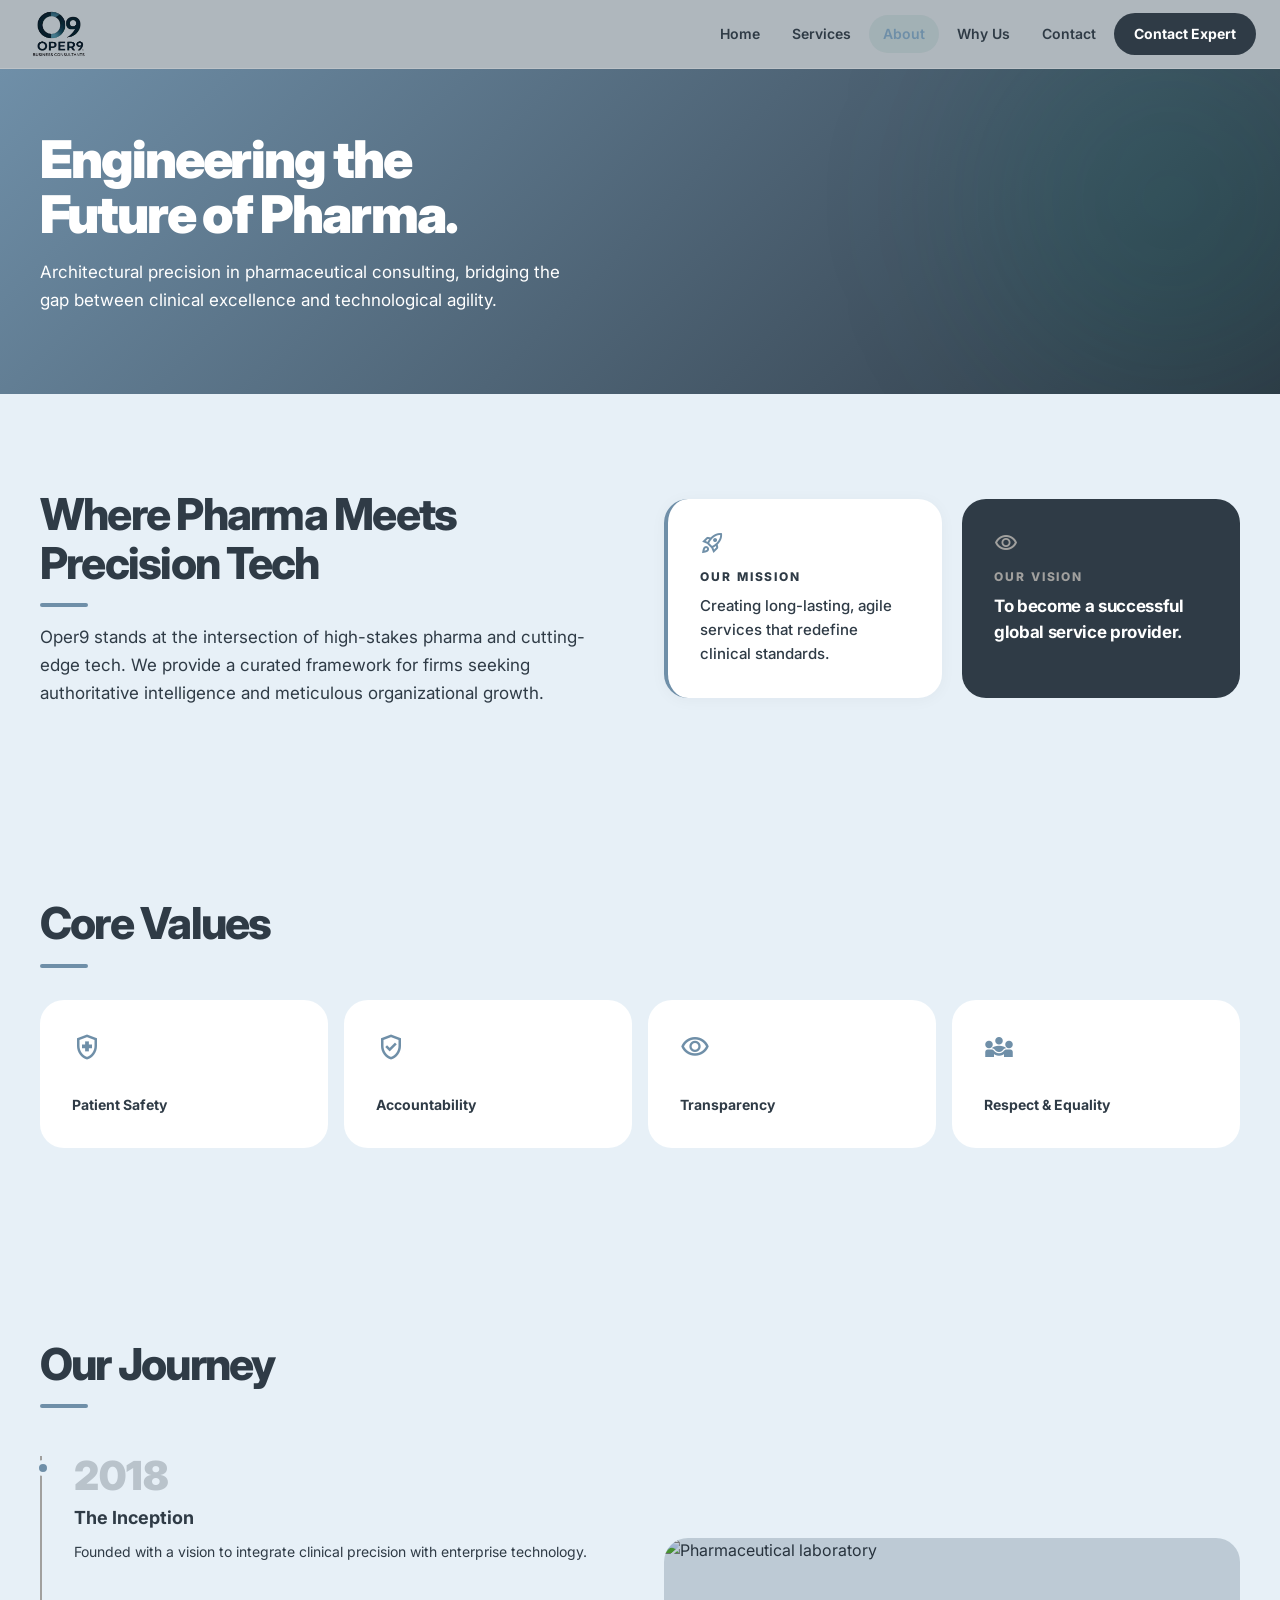
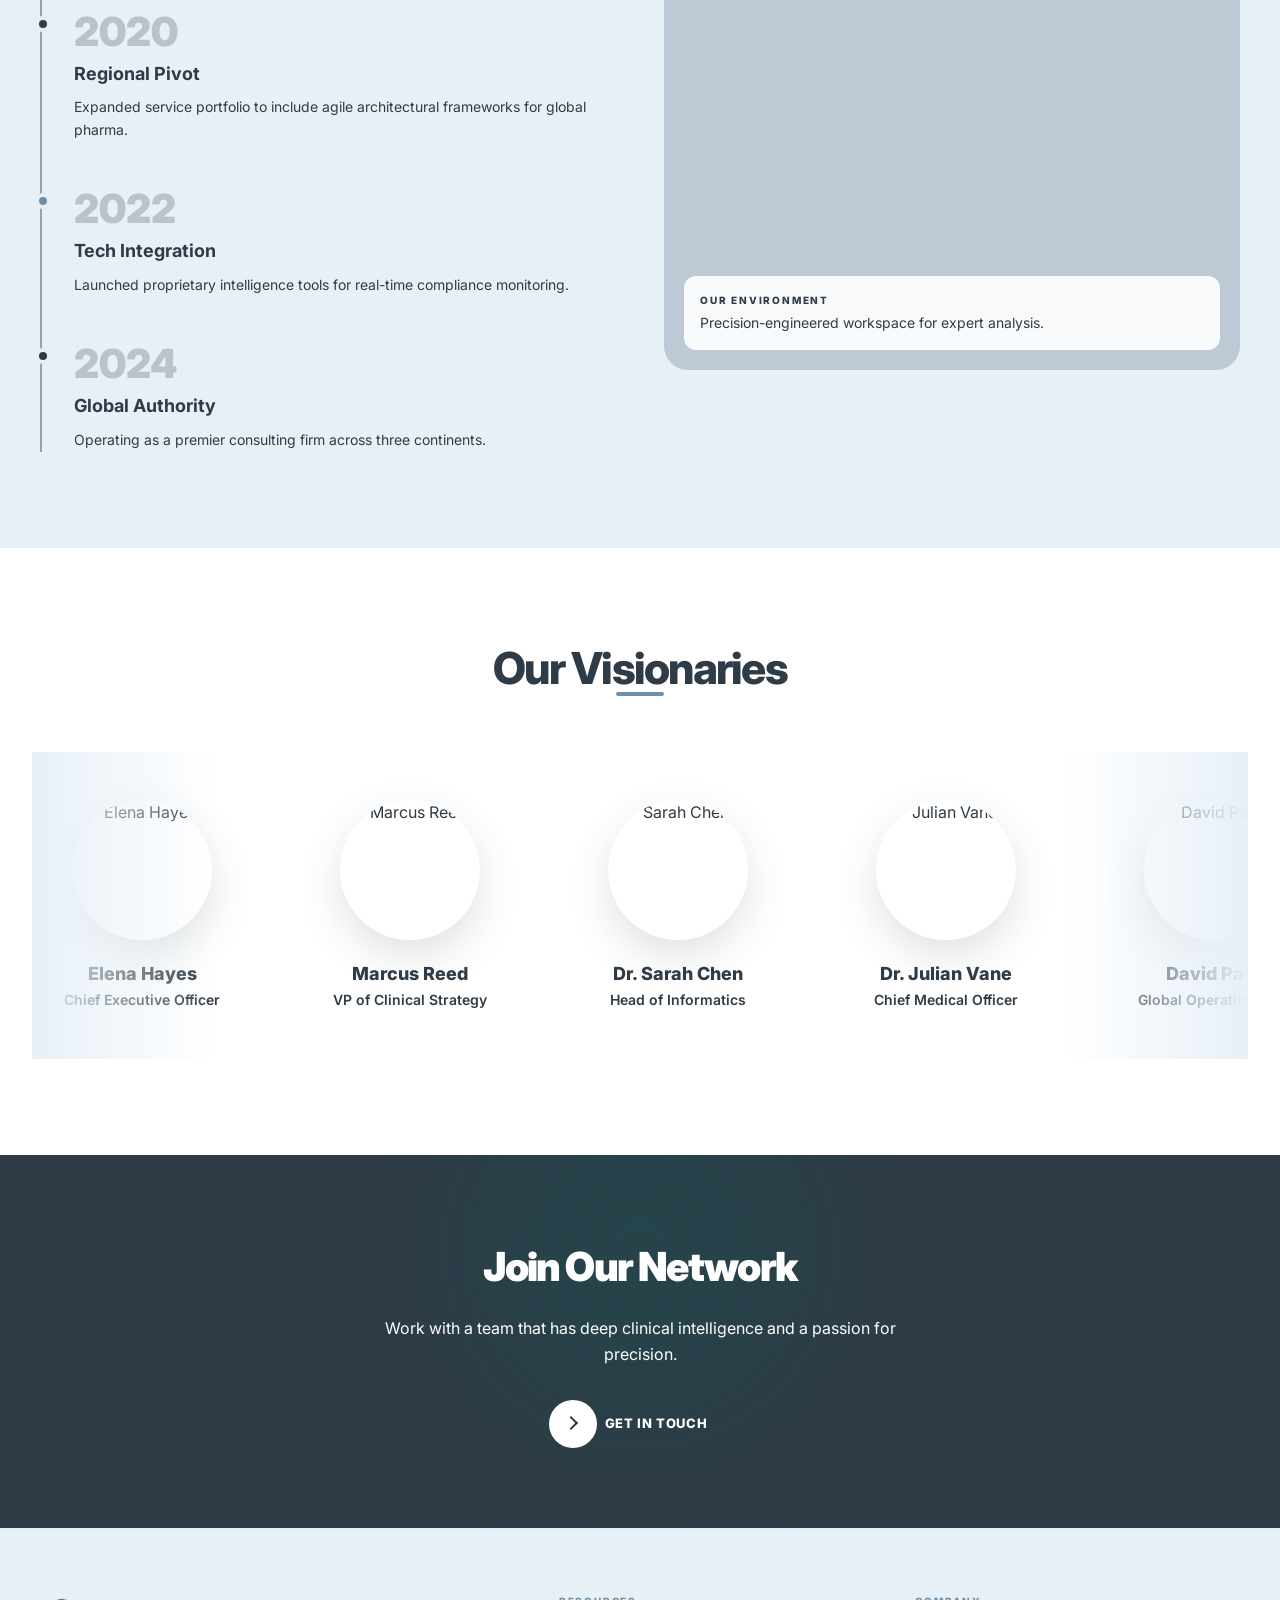
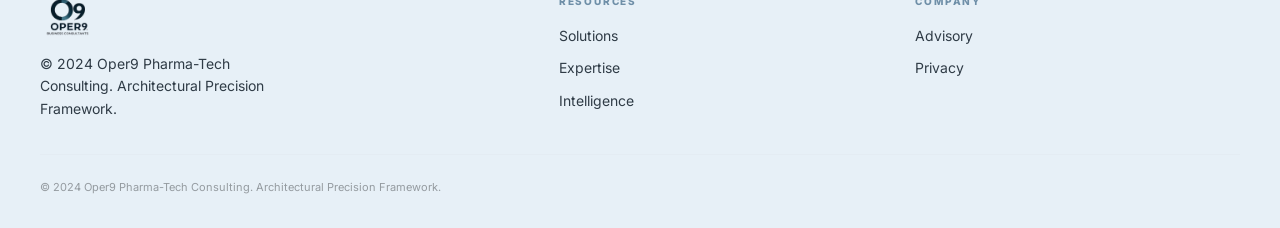
==== about.html @ 2bd8642f "Scale up logo dimensions across navbar and sync all footer logos to logo4.png" ====
<!DOCTYPE html>
<html lang="en">
<head>
  <meta charset="utf-8"/>
  <meta name="viewport" content="width=device-width, initial-scale=1.0"/>
  <title>About Oper9 | Architectural Precision</title>
  <meta name="description" content="Learn about Oper9's mission, vision, core values and our journey from 2018 to a global pharmaceutical consulting authority."/>
  <link rel="stylesheet" href="styles.css"/>
  <style>
    .values-grid { display: grid; grid-template-columns: 1fr 1fr; gap: 1rem; }
    .value-cell {
      background: var(--surface-container-lowest);
      border-radius: var(--radius-xl);
      padding: 1.75rem;
      display: flex; flex-direction: column;
      justify-content: space-between;
      aspect-ratio: 1;
      transition: transform 0.25s var(--transition-quint), box-shadow 0.25s ease;
    }
    .value-cell:hover { transform: translateY(-4px); box-shadow: 0 12px 32px rgba(0,38,63,0.08); }
    .value-cell .material-symbols-outlined { font-size: 1.875rem; color: var(--secondary); }
    .value-label { font-size: 0.875rem; font-weight: 700; color: var(--primary); }

    @media (min-width: 768px) {
      .values-grid { grid-template-columns: repeat(4, 1fr); }
      .value-cell { aspect-ratio: auto; padding: 2rem; gap: 2rem; }
    }

    .mission-vision-grid { display: grid; grid-template-columns: 1fr; gap: 1.25rem; }
    @media (min-width: 768px) { .mission-vision-grid { grid-template-columns: 1fr 1fr; } }

    .about-two-col { display: grid; grid-template-columns: 1fr; gap: 3rem; align-items: center; }
    @media (min-width: 768px) { .about-two-col { grid-template-columns: 1fr 1fr; } }
  </style>
</head>
<body>

<header class="site-header">
  <div class="header-inner">
    <a class="logo" href="index.html">
      <img src="logo4.png" alt="Oper9 Business Consultants" class="logo-img"/>
    </a>
    <nav class="desktop-nav">
      <a href="index.html" data-page="index.html">Home</a>
      <a href="services.html" data-page="services.html">Services</a>
      <a href="about.html" data-page="about.html">About</a>
      <a href="why-us.html" data-page="why-us.html">Why Us</a>
      <a href="contact.html" data-page="contact.html">Contact</a>
      <a href="contact.html" class="nav-cta">Contact Expert</a>
    </nav>
    <button class="hamburger-btn" id="menu-btn" aria-label="Open menu">
      <span class="material-symbols-outlined">menu</span>
    </button>
  </div>
</header>

<div class="mobile-menu" role="dialog" aria-modal="true">
  <div class="mobile-menu-overlay"></div>
  <div class="mobile-menu-drawer">
    <div class="drawer-logo">
      <img src="logo4.png" alt="Oper9 Business Consultants" class="logo-img-drawer"/>
      <button class="drawer-close" id="menu-close"><span class="material-symbols-outlined">close</span></button>
    </div>
    <nav class="drawer-nav">
      <a href="index.html" data-page="index.html"><span class="material-symbols-outlined">home</span>Home</a>
      <a href="services.html" data-page="services.html"><span class="material-symbols-outlined">grid_view</span>Services</a>
      <a href="about.html" data-page="about.html"><span class="material-symbols-outlined">info</span>About</a>
      <a href="why-us.html" data-page="why-us.html"><span class="material-symbols-outlined">insights</span>Why Us</a>
      <a href="contact.html" data-page="contact.html"><span class="material-symbols-outlined">mail</span>Contact</a>
    </nav>
    <a href="contact.html" class="drawer-cta">Contact Expert</a>
  </div>
</div>

<main>
  <!-- HERO -->
  <section class="page-hero" style="background:linear-gradient(135deg,var(--primary-container) 0%,var(--primary) 100%);">
    <div class="orb" style="width:380px;height:380px;background:rgba(0,107,95,0.15);top:-60px;right:-80px;"></div>
    <div style="max-width:1200px;margin:0 auto;position:relative;z-index:2;">

      <h1 class="page-hero-title">Engineering the<br/>Future of Pharma.</h1>
      <p class="page-hero-subtitle">Architectural precision in pharmaceutical consulting, bridging the gap between clinical excellence and technological agility.</p>
    </div>
  </section>

  <!-- COMPANY OVERVIEW -->
  <section class="section" style="background:var(--surface);">
    <div class="section-inner">
      <div class="about-two-col">
        <div class="reveal">

          <h2 class="section-title">Where Pharma Meets Precision Tech</h2>
          <div class="section-divider"></div>
          <p class="section-subtitle">Oper9 stands at the intersection of high-stakes pharma and cutting-edge tech. We provide a curated framework for firms seeking authoritative intelligence and meticulous organizational growth.</p>
        </div>
        <div class="mission-vision-grid reveal reveal-delay-2">
          <div style="padding:2rem;background:var(--surface-container-lowest);border-radius:var(--radius-xl);border-left:4px solid var(--secondary);box-shadow:0 2px 16px rgba(0,38,63,0.04);">
            <span class="material-symbols-outlined" style="color:var(--secondary);font-size:1.5rem;margin-bottom:0.75rem;display:block;">rocket_launch</span>
            <h3 style="font-size:0.75rem;font-weight:800;text-transform:uppercase;letter-spacing:0.16em;color:var(--primary);margin-bottom:0.5rem;">Our Mission</h3>
            <p style="font-size:0.9375rem;color:var(--on-surface);font-weight:500;line-height:1.6;">Creating long-lasting, agile services that redefine clinical standards.</p>
          </div>
          <div style="padding:2rem;background:var(--primary);border-radius:var(--radius-xl);">
            <span class="material-symbols-outlined" style="color:var(--secondary-fixed-dim);font-size:1.5rem;margin-bottom:0.75rem;display:block;">visibility</span>
            <h3 style="font-size:0.75rem;font-weight:800;text-transform:uppercase;letter-spacing:0.16em;color:var(--primary-fixed);margin-bottom:0.5rem;">Our Vision</h3>
            <p style="font-size:1.0625rem;color:var(--on-primary);font-weight:700;line-height:1.5;letter-spacing:-0.02em;">To become a successful global service provider.</p>
          </div>
        </div>
      </div>
    </div>
  </section>

  <!-- CORE VALUES -->
  <section class="section" style="background:var(--surface-container-low);">
    <div class="section-inner">
      <div class="reveal" style="margin-bottom:2rem;">
        <h2 class="section-title">Core Values</h2>
        <div class="section-divider"></div>
      </div>
      <div class="values-grid">
        <div class="value-cell reveal reveal-delay-1">
          <span class="material-symbols-outlined">health_and_safety</span>
          <span class="value-label">Patient Safety</span>
        </div>
        <div class="value-cell reveal reveal-delay-2">
          <span class="material-symbols-outlined">verified_user</span>
          <span class="value-label">Accountability</span>
        </div>
        <div class="value-cell reveal reveal-delay-3">
          <span class="material-symbols-outlined">visibility</span>
          <span class="value-label">Transparency</span>
        </div>
        <div class="value-cell reveal reveal-delay-4">
          <span class="material-symbols-outlined">diversity_3</span>
          <span class="value-label">Respect &amp; Equality</span>
        </div>
      </div>
    </div>
  </section>

  <!-- JOURNEY -->
  <section class="section" style="background:var(--surface);overflow:hidden;">
    <div class="section-inner">
      <div class="reveal" style="margin-bottom:3rem;">
        <h2 class="section-title">Our Journey</h2>
        <div class="section-divider"></div>
      </div>
      <div class="about-two-col">
        <div class="timeline">
          <div class="timeline-item reveal reveal-delay-1">
            <div class="timeline-dot" style="background:var(--secondary);"></div>
            <div class="timeline-year">2018</div>
            <div class="timeline-title">The Inception</div>
            <p class="timeline-desc">Founded with a vision to integrate clinical precision with enterprise technology.</p>
          </div>
          <div class="timeline-item reveal reveal-delay-2">
            <div class="timeline-dot" style="background:var(--primary);"></div>
            <div class="timeline-year">2020</div>
            <div class="timeline-title">Regional Pivot</div>
            <p class="timeline-desc">Expanded service portfolio to include agile architectural frameworks for global pharma.</p>
          </div>
          <div class="timeline-item reveal reveal-delay-3">
            <div class="timeline-dot" style="background:var(--secondary);"></div>
            <div class="timeline-year">2022</div>
            <div class="timeline-title">Tech Integration</div>
            <p class="timeline-desc">Launched proprietary intelligence tools for real-time compliance monitoring.</p>
          </div>
          <div class="timeline-item reveal reveal-delay-4">
            <div class="timeline-dot" style="background:var(--primary);"></div>
            <div class="timeline-year">2024</div>
            <div class="timeline-title">Global Authority</div>
            <p class="timeline-desc">Operating as a premier consulting firm across three continents.</p>
          </div>
        </div>
        <div class="reveal reveal-delay-2">
          <div style="border-radius:var(--radius-xl);overflow:hidden;aspect-ratio:4/3;position:relative;">
            <img src="https://lh3.googleusercontent.com/aida-public/[base64]" alt="Pharmaceutical laboratory"/>
            <div style="position:absolute;inset:0;background:rgba(0,38,63,0.18);mix-blend-mode:multiply;"></div>
            <div style="position:absolute;bottom:1.25rem;left:1.25rem;right:1.25rem;">
              <div style="background:rgba(255,255,255,0.92);backdrop-filter:blur(12px);-webkit-backdrop-filter:blur(12px);border-radius:0.75rem;padding:1rem;">
                <p style="font-size:0.625rem;font-weight:800;text-transform:uppercase;letter-spacing:0.18em;color:var(--primary);margin-bottom:0.25rem;">Our Environment</p>
                <p style="font-size:0.875rem;color:var(--on-surface);">Precision-engineered workspace for expert analysis.</p>
              </div>
            </div>
          </div>
        </div>
      </div>
    </div>
  </section>

  <!-- OUR VISIONARIES -->
  <section class="section" style="background:var(--surface-container-lowest);overflow:hidden;">
    <div class="section-inner" style="max-width:100%;padding:0;">
      <div class="reveal" style="margin-bottom:3.5rem;text-align:center;">

        <h2 class="section-title">Our Visionaries</h2>
        <div class="section-divider" style="margin:0 auto;"></div>
      </div>
      
      <div class="marquee-container reveal reveal-delay-1">
        <div class="marquee-content">
          <!-- Duplicated for seamless CSS loop -->
          <!-- SET 1 -->
          <div class="visionary-card">
            <img src="https://ui-avatars.com/api/?name=E+H&background=2f3b46&color=fff&size=140&bold=true" alt="Elena Hayes" style="border-radius:50%;width:140px;height:140px;margin-bottom:1.25rem;"/>
            <h4 style="color:var(--primary);font-weight:800;font-size:1.125rem;">Elena Hayes</h4>
            <p style="font-size:0.875rem;color:var(--on-surface-variant);font-weight:600;">Chief Executive Officer</p>
          </div>
          <div class="visionary-card">
            <img src="https://ui-avatars.com/api/?name=M+R&background=6f8fa8&color=fff&size=140&bold=true" alt="Marcus Reed" style="border-radius:50%;width:140px;height:140px;margin-bottom:1.25rem;"/>
            <h4 style="color:var(--primary);font-weight:800;font-size:1.125rem;">Marcus Reed</h4>
            <p style="font-size:0.875rem;color:var(--on-surface-variant);font-weight:600;">VP of Clinical Strategy</p>
          </div>
          <div class="visionary-card">
            <img src="https://ui-avatars.com/api/?name=S+C&background=1c232a&color=fff&size=140&bold=true" alt="Sarah Chen" style="border-radius:50%;width:140px;height:140px;margin-bottom:1.25rem;"/>
            <h4 style="color:var(--primary);font-weight:800;font-size:1.125rem;">Dr. Sarah Chen</h4>
            <p style="font-size:0.875rem;color:var(--on-surface-variant);font-weight:600;">Head of Informatics</p>
          </div>
          <div class="visionary-card">
            <img src="https://ui-avatars.com/api/?name=J+V&background=2f3b46&color=fff&size=140&bold=true" alt="Julian Vane" style="border-radius:50%;width:140px;height:140px;margin-bottom:1.25rem;"/>
            <h4 style="color:var(--primary);font-weight:800;font-size:1.125rem;">Dr. Julian Vane</h4>
            <p style="font-size:0.875rem;color:var(--on-surface-variant);font-weight:600;">Chief Medical Officer</p>
          </div>
          <div class="visionary-card">
            <img src="https://ui-avatars.com/api/?name=D+P&background=6f8fa8&color=fff&size=140&bold=true" alt="David Park" style="border-radius:50%;width:140px;height:140px;margin-bottom:1.25rem;"/>
            <h4 style="color:var(--primary);font-weight:800;font-size:1.125rem;">David Park</h4>
            <p style="font-size:0.875rem;color:var(--on-surface-variant);font-weight:600;">Global Operations Dir.</p>
          </div>

          <!-- SET 2 -->
          <div class="visionary-card">
            <img src="https://ui-avatars.com/api/?name=E+H&background=2f3b46&color=fff&size=140&bold=true" alt="Elena Hayes" style="border-radius:50%;width:140px;height:140px;margin-bottom:1.25rem;"/>
            <h4 style="color:var(--primary);font-weight:800;font-size:1.125rem;">Elena Hayes</h4>
            <p style="font-size:0.875rem;color:var(--on-surface-variant);font-weight:600;">Chief Executive Officer</p>
          </div>
          <div class="visionary-card">
            <img src="https://ui-avatars.com/api/?name=M+R&background=6f8fa8&color=fff&size=140&bold=true" alt="Marcus Reed" style="border-radius:50%;width:140px;height:140px;margin-bottom:1.25rem;"/>
            <h4 style="color:var(--primary);font-weight:800;font-size:1.125rem;">Marcus Reed</h4>
            <p style="font-size:0.875rem;color:var(--on-surface-variant);font-weight:600;">VP of Clinical Strategy</p>
          </div>
          <div class="visionary-card">
            <img src="https://ui-avatars.com/api/?name=S+C&background=1c232a&color=fff&size=140&bold=true" alt="Sarah Chen" style="border-radius:50%;width:140px;height:140px;margin-bottom:1.25rem;"/>
            <h4 style="color:var(--primary);font-weight:800;font-size:1.125rem;">Dr. Sarah Chen</h4>
            <p style="font-size:0.875rem;color:var(--on-surface-variant);font-weight:600;">Head of Informatics</p>
          </div>
          <div class="visionary-card">
            <img src="https://ui-avatars.com/api/?name=J+V&background=2f3b46&color=fff&size=140&bold=true" alt="Julian Vane" style="border-radius:50%;width:140px;height:140px;margin-bottom:1.25rem;"/>
            <h4 style="color:var(--primary);font-weight:800;font-size:1.125rem;">Dr. Julian Vane</h4>
            <p style="font-size:0.875rem;color:var(--on-surface-variant);font-weight:600;">Chief Medical Officer</p>
          </div>
          <div class="visionary-card">
            <img src="https://ui-avatars.com/api/?name=D+P&background=6f8fa8&color=fff&size=140&bold=true" alt="David Park" style="border-radius:50%;width:140px;height:140px;margin-bottom:1.25rem;"/>
            <h4 style="color:var(--primary);font-weight:800;font-size:1.125rem;">David Park</h4>
            <p style="font-size:0.875rem;color:var(--on-surface-variant);font-weight:600;">Global Operations Dir.</p>
          </div>
        </div>
      </div>
    </div>
  </section>

  <!-- CTA -->
  <section style="background:var(--primary);padding:5rem 1.5rem;text-align:center;position:relative;overflow:hidden;">
    <div class="orb" style="width:350px;height:350px;background:rgba(0,107,95,0.2);top:-80px;left:50%;transform:translateX(-50%);"></div>
    <div style="position:relative;z-index:2;max-width:540px;margin:0 auto;">
      <h2 style="font-size:clamp(1.75rem,5vw,2.5rem);font-weight:900;letter-spacing:-0.04em;color:#fff;margin-bottom:1rem;" class="reveal">Join Our Network</h2>
      <p style="color:var(--on-primary-container);margin-bottom:2rem;line-height:1.65;" class="reveal reveal-delay-1">Work with a team that has deep clinical intelligence and a passion for precision.</p>
      <a href="contact.html" class="animated-cta animated-cta-reversed reveal reveal-delay-2">
        <span class="circle" aria-hidden="true">
          <span class="icon arrow"></span>
        </span>
        <span class="button-text">Get In Touch</span>
      </a>
    </div>
  </section>
</main>

<footer class="site-footer">
  <div class="footer-inner">
    <div class="footer-brand">
      <div style="margin-bottom:0.75rem;">
        <img src="logo4.png" alt="Oper9 Business Consultants" class="logo-img-sm"/>
      </div>
      <p>© 2024 Oper9 Pharma-Tech Consulting. Architectural Precision Framework.</p>
    </div>
    <div class="footer-links-grid">
      <div class="footer-links-group">
        <h4>Resources</h4>
        <a href="services.html">Solutions</a>
        <a href="why-us.html">Expertise</a>
        <a href="contact.html">Intelligence</a>
      </div>
      <div class="footer-links-group">
        <h4>Company</h4>
        <a href="contact.html">Advisory</a>
        <a href="contact.html">Privacy</a>
      </div>
    </div>
    <div class="footer-bottom">
      <p>© 2024 Oper9 Pharma-Tech Consulting. Architectural Precision Framework.</p>
    </div>
  </div>
</footer>

<nav class="bottom-nav">
  <a href="index.html" class="bottom-nav-item" data-page="index.html">
    <span class="material-symbols-outlined">home</span>Home
  </a>
  <a href="services.html" class="bottom-nav-item" data-page="services.html">
    <span class="material-symbols-outlined">grid_view</span>Services
  </a>
  <a href="why-us.html" class="bottom-nav-item" data-page="why-us.html">
    <span class="material-symbols-outlined">insights</span>Why Us
  </a>
  <a href="contact.html" class="bottom-nav-item" data-page="contact.html">
    <span class="material-symbols-outlined">person</span>Contact
  </a>
</nav>
<a href="contact.html" class="fab"><span class="material-symbols-outlined">chat</span></a>
<div class="bottom-nav-spacer"></div>
<script src="main.js"></script>
</body>
</html>
---- styles.css ----
/* ============================================
   OPER9 — Shared Design System
   ============================================ */

@import url('https://fonts.googleapis.com/css2?family=Inter:wght@300;400;500;600;700;800;900&display=swap');
@import url('https://fonts.googleapis.com/css2?family=Material+Symbols+Outlined:wght,FILL@100..700,0..1&display=swap');

/* ---------- CSS Custom Properties ---------- */
:root {
  /* — Custom Monochromatic Blue + Warm Gray Palette — */
  /* Colors provided:
     #E7F0F7 (Color 1 - Lightest)
     #CFDBE6 (Color 2)
     rgba(161, 160, 158, 1) (Color 3 - Requested Warm Gray)
     #6F8FA8 (Color 4)
     #2F3B46 (Color 5 - Darkest, Primary) */

  --primary: #2f3b46;
  --primary-container: #6f8fa8;
  --on-primary: #ffffff;
  --on-primary-container: #ffffff;
  --primary-fixed: rgba(161, 160, 158, 1);
  --primary-fixed-dim: #6f8fa8;

  --secondary: #6f8fa8;
  --secondary-container: rgba(161, 160, 158, 1);
  --on-secondary: #ffffff;
  --on-secondary-container: #2f3b46;
  --secondary-fixed: #cfdbe6;
  --secondary-fixed-dim: rgba(161, 160, 158, 1);

  /* Surfaces */
  --background: #b0b7bd; /* Darker slate grey background */
  --on-background: #2f3b46;

  /* Cards pop in white against the darker grey background */
  --surface-container-lowest: #ffffff; 
  --surface-container-low: #e7f0f7; /* Color 1 */
  --surface: #e7f0f7;
  --surface-dim: #b0b7bd; /* Matching bg */
  --surface-bright: #ffffff;
  
  --surface-container: #b0b7bd; /* Matching bg */
  --surface-container-high: rgba(161, 160, 158, 1); /* Color 3 */
  --surface-container-highest: #6f8fa8;
  
  --surface-variant: #e7f0f7;
  --on-surface: #2f3b46; /* Color 5 */
  --on-surface-variant: #2f3b46;
  
  --outline: #6f8fa8;
  --outline-variant: rgba(161, 160, 158, 1); /* Color 3 */
  
  --error: #ba1a1a;
  --inverse-surface: #2f3b46;
  --inverse-on-surface: #ffffff;
  --inverse-primary: rgba(161, 160, 158, 1); /* Color 3 */
  --surface-tint: #6f8fa8;

  --transition-quint: cubic-bezier(0.23, 1, 0.32, 1);
  --transition-spring: cubic-bezier(0.34, 1.56, 0.64, 1);
  --radius-sm: 0.5rem;
  --radius-md: 0.75rem;
  --radius-lg: 1rem;
  --radius-xl: 1.5rem;
  --radius-full: 9999px;
}

/* ---------- Reset & Base ---------- */
*, *::before, *::after { box-sizing: border-box; margin: 0; padding: 0; }

html {
  scroll-behavior: smooth;
  -webkit-text-size-adjust: 100%;
}

body {
  font-family: 'Inter', system-ui, sans-serif;
  background: var(--background);
  color: var(--on-surface);
  overflow-x: hidden;
  min-height: 100dvh;
  line-height: 1.6;
  -webkit-font-smoothing: antialiased;
}

img { display: block; width: 100%; height: 100%; object-fit: cover; }
a { text-decoration: none; color: inherit; }
button { cursor: pointer; border: none; background: none; font-family: inherit; }

/* ---------- Material Symbols ---------- */
.material-symbols-outlined {
  font-variation-settings: 'FILL' 0, 'wght' 400, 'GRAD' 0, 'opsz' 24;
  display: inline-block;
  line-height: 1;
  vertical-align: middle;
  user-select: none;
}

/* ---------- Scroll Reveal Animation ---------- */
.reveal {
  opacity: 0;
  transform: translateY(28px);
  transition: opacity 0.7s var(--transition-quint), transform 0.7s var(--transition-quint);
}
.reveal.visible {
  opacity: 1;
  transform: translateY(0);
}
.reveal-delay-1 { transition-delay: 0.1s; }
.reveal-delay-2 { transition-delay: 0.2s; }
.reveal-delay-3 { transition-delay: 0.3s; }
.reveal-delay-4 { transition-delay: 0.4s; }

@keyframes float {
  0% { transform: translateY(0px) rotate(0deg); }
  50% { transform: translateY(-20px) rotate(3deg); }
  100% { transform: translateY(0px) rotate(0deg); }
}

@keyframes scrollLeft {
  0% { transform: translateX(0); }
/* scroll relative to the exact repeated content width, calculation handles 50% shift */
  100% { transform: translateX(-50%); } 
}

.marquee-container {
  display: flex;
  width: 100%;
  overflow: hidden;
  position: relative;
  padding: 2rem 0;
}

/* Linear gradients on edges to fade out the scrolling items seamlessly */
.marquee-container::before,
.marquee-container::after {
  content: "";
  position: absolute;
  top: 0; bottom: 0;
  width: 15%;
  z-index: 2;
  pointer-events: none;
}
.marquee-container::before {
  left: 0;
  background: linear-gradient(to right, var(--surface-container-low), transparent);
}
.marquee-container::after {
  right: 0;
  background: linear-gradient(to left, var(--surface-container-low), transparent);
}

.marquee-content {
  display: flex;
  gap: 3rem;
  padding-right: 3rem; /* match gap */
  width: max-content;
  animation: scrollLeft 35s linear infinite;
  will-change: transform;
}
.marquee-container:hover .marquee-content {
  animation-play-state: paused;
}

.visionary-card {
  display: flex; flex-direction: column; align-items: center; justify-content: center;
  text-align: center;
  min-width: 220px;
  padding: 1rem;
  cursor: pointer;
  transition: transform 0.4s var(--transition-quint);
}
.visionary-card:hover { transform: translateY(-8px) scale(1.02); }
.visionary-card img {
  box-shadow: 0 16px 40px rgba(47, 59, 70, 0.15);
}

/* ---------- Header / Nav ---------- */
.site-header {
  position: sticky;
  top: 0;
  z-index: 100;
  background: rgba(176, 183, 189, 0.90);
  backdrop-filter: blur(16px);
  -webkit-backdrop-filter: blur(16px);
  border-bottom: 1px solid rgba(255, 255, 255, 0.15);
  transition: box-shadow 0.3s ease;
}
.site-header.scrolled {
  box-shadow: 0 2px 24px rgba(0, 38, 63, 0.08);
}

.header-inner {
  display: flex;
  align-items: center;
  justify-content: space-between;
  padding: 0 1.5rem;
  max-width: 1280px;
  margin: 0 auto;
  height: 68px;
}

.logo {
  display: flex;
  align-items: center;
  gap: 0.5rem;
  text-decoration: none;
}
.logo-icon { font-size: 1.75rem; color: var(--primary); }
.logo-text {
  font-size: 1.375rem;
  font-weight: 900;
  letter-spacing: -0.04em;
  color: var(--primary);
}

/* Custom logo image */
.logo-img {
  height: 60px;
  width: auto;
  object-fit: contain;
  display: block;
}
.logo-img-sm {
  height: 48px;
  width: auto;
  object-fit: contain;
  display: block;
}
.logo-img-drawer {
  height: 56px;
  width: auto;
  object-fit: contain;
  display: block;
}

/* Desktop Nav */
.desktop-nav {
  display: none;
  align-items: center;
  gap: 0.25rem;
}
.desktop-nav a {
  font-size: 0.875rem;
  font-weight: 600;
  color: var(--on-surface-variant);
  padding: 0.5rem 0.875rem;
  border-radius: var(--radius-full);
  transition: color 0.2s ease, background 0.2s ease;
}
.desktop-nav a:hover { color: var(--primary); background: var(--surface-container); }
.desktop-nav a.active { color: var(--secondary); background: rgba(0, 107, 95, 0.08); }

.nav-cta {
  display: none;
  background: var(--primary);
  color: var(--on-primary) !important;
  padding: 0.625rem 1.25rem !important;
  border-radius: var(--radius-full) !important;
  font-weight: 700 !important;
  font-size: 0.875rem !important;
  transition: opacity 0.2s ease, transform 0.2s var(--transition-quint) !important;
}
.nav-cta:hover { opacity: 0.9 !important; transform: scale(1.03) !important; background: var(--primary) !important; }

/* Hamburger */
.hamburger-btn {
  display: flex;
  align-items: center;
  justify-content: center;
  width: 42px; height: 42px;
  border-radius: var(--radius-md);
  background: var(--surface-container-high);
  color: var(--primary);
  transition: background 0.2s ease;
}
.hamburger-btn:hover { background: var(--surface-container-highest); }

/* Mobile Menu Drawer */
.mobile-menu {
  position: fixed;
  inset: 0;
  z-index: 200;
  pointer-events: none;
}
.mobile-menu-overlay {
  position: absolute;
  inset: 0;
  background: rgba(25, 28, 30, 0);
  transition: background 0.35s ease;
  pointer-events: none;
}
.mobile-menu-drawer {
  position: absolute;
  top: 0; right: -100%;
  width: min(320px, 88vw);
  height: 100%;
  background: var(--surface-container-lowest);
  box-shadow: -8px 0 40px rgba(0,0,0,0.12);
  transition: right 0.35s var(--transition-quint);
  display: flex;
  flex-direction: column;
  padding: 1.5rem;
  gap: 0.5rem;
}
.mobile-menu.open { pointer-events: all; }
.mobile-menu.open .mobile-menu-overlay {
  background: rgba(25, 28, 30, 0.5);
  pointer-events: all;
}
.mobile-menu.open .mobile-menu-drawer { right: 0; }

.drawer-logo {
  display: flex; align-items: center; gap: 0.5rem;
  padding-bottom: 1.25rem;
  border-bottom: 1px solid var(--outline-variant);
  margin-bottom: 0.75rem;
}
.drawer-close {
  margin-left: auto;
  width: 36px; height: 36px;
  display: flex; align-items: center; justify-content: center;
  border-radius: var(--radius-full);
  background: var(--surface-container-high);
  color: var(--on-surface-variant);
  transition: background 0.2s ease;
}
.drawer-close:hover { background: var(--surface-container-highest); }

.drawer-nav a {
  display: flex; align-items: center; gap: 0.75rem;
  padding: 0.875rem 1rem;
  border-radius: var(--radius-md);
  font-size: 0.9375rem;
  font-weight: 600;
  color: var(--on-surface-variant);
  transition: background 0.2s ease, color 0.2s ease;
}
.drawer-nav a:hover { background: var(--surface-container-low); color: var(--primary); }
.drawer-nav a.active { color: var(--secondary); background: rgba(0,107,95,0.08); }
.drawer-nav a .material-symbols-outlined { font-size: 1.25rem; }

.drawer-cta {
  margin-top: auto;
  display: block;
  text-align: center;
  background: var(--primary);
  color: var(--on-primary);
  padding: 0.875rem 1.5rem;
  border-radius: var(--radius-xl);
  font-weight: 700;
  font-size: 0.9375rem;
  transition: opacity 0.2s;
}
.drawer-cta:hover { opacity: 0.9; color: var(--on-primary); }

/* ---------- Bottom Nav (Mobile) ---------- */
.bottom-nav {
  position: fixed;
  bottom: 0; left: 0; right: 0;
  z-index: 90;
  background: rgba(176, 183, 189, 0.95);
  backdrop-filter: blur(16px);
  -webkit-backdrop-filter: blur(16px);
  border-top: 1px solid rgba(255, 255, 255, 0.1);
  display: flex;
  align-items: center;
  justify-content: space-around;
  padding: 0.625rem 1rem;
  padding-bottom: max(0.625rem, env(safe-area-inset-bottom));
}
.bottom-nav-item {
  display: flex;
  flex-direction: column;
  align-items: center;
  gap: 0.2rem;
  padding: 0.375rem 0.75rem;
  border-radius: var(--radius-md);
  color: rgba(25, 28, 30, 0.45);
  font-size: 0.625rem;
  font-weight: 600;
  text-transform: capitalize;
  letter-spacing: 0.02em;
  transition: color 0.2s ease;
  text-decoration: none;
}
.bottom-nav-item.active { color: var(--secondary); }
.bottom-nav-item .material-symbols-outlined { font-size: 1.375rem; }
.bottom-nav-spacer { height: 76px; }

/* ---------- FAB ---------- */
.fab {
  position: fixed;
  bottom: 96px; right: 1.25rem;
  z-index: 80;
  width: 56px; height: 56px;
  border-radius: var(--radius-full);
  background: linear-gradient(135deg, var(--primary), var(--primary-container));
  color: var(--on-primary);
  display: flex; align-items: center; justify-content: center;
  box-shadow: 0 8px 24px rgba(0, 38, 63, 0.25);
  transition: transform 0.2s var(--transition-spring), box-shadow 0.2s ease;
}
.fab:hover { transform: scale(1.08); box-shadow: 0 12px 32px rgba(0, 38, 63, 0.3); }
.fab:active { transform: scale(0.94); }

/* ---------- Buttons ---------- */
.btn {
  display: inline-flex; align-items: center; justify-content: center; gap: 0.5rem;
  padding: 0.875rem 1.75rem;
  border-radius: var(--radius-xl);
  font-weight: 700;
  font-size: 0.9375rem;
  transition: transform 0.2s var(--transition-quint), opacity 0.2s ease, box-shadow 0.2s ease;
  cursor: pointer;
}
.btn:active { transform: scale(0.96); }
.btn-primary {
  background: linear-gradient(135deg, var(--primary), var(--primary-container));
  color: var(--on-primary);
  box-shadow: 0 4px 16px rgba(0, 38, 63, 0.2);
}
.btn-primary:hover { opacity: 0.92; box-shadow: 0 8px 24px rgba(0, 38, 63, 0.28); }
.btn-secondary {
  background: var(--secondary);
  color: var(--on-secondary);
}
.btn-secondary:hover { opacity: 0.9; }
.btn-outline {
  background: transparent;
  color: var(--on-primary);
  border: 2px solid rgba(255,255,255,0.35);
}
.btn-outline:hover { background: rgba(255,255,255,0.1); }
.btn-full { width: 100%; }

/* ---------- Animated Uiverse CTA ---------- */
.animated-cta {
 position: relative;
 display: inline-flex;
 align-items: center;
 cursor: pointer;
 outline: none;
 border: 0;
 vertical-align: middle;
 text-decoration: none;
 background: transparent;
 padding: 0;
 font-size: inherit;
 font-family: inherit;
 width: max-content;
 min-width: 11rem;
 height: 3rem;
 padding-right: 1.5rem;
}

.animated-cta .circle {
 transition: all 0.45s cubic-bezier(0.65, 0, 0.076, 1);
 position: absolute;
 top: 0;
 left: 0;
 display: block;
 margin: 0;
 width: 3rem;
 height: 3rem;
 background: var(--primary);
 border-radius: 1.5rem;
}

.animated-cta .circle .icon {
 transition: all 0.45s cubic-bezier(0.65, 0, 0.076, 1);
 position: absolute;
 top: 0;
 bottom: 0;
 margin: auto;
 background: var(--on-primary);
}

.animated-cta .circle .icon.arrow {
 transition: all 0.45s cubic-bezier(0.65, 0, 0.076, 1);
 left: 0.625rem;
 width: 1.125rem;
 height: 0.125rem;
 background: none;
}

.animated-cta .circle .icon.arrow::before {
 position: absolute;
 content: "";
 top: -0.29rem;
 right: 0.0625rem;
 width: 0.625rem;
 height: 0.625rem;
 border-top: 0.125rem solid var(--on-primary);
 border-right: 0.125rem solid var(--on-primary);
 transform: rotate(45deg);
}

.animated-cta .button-text {
 transition: all 0.45s cubic-bezier(0.65, 0, 0.076, 1);
 position: relative;
 z-index: 1;
 margin: 0 0 0 3.5rem; /* Forces text to clear the icon safely */
 color: var(--primary);
 font-weight: 800;
 line-height: 1.6;
 text-align: left;
 text-transform: uppercase;
 letter-spacing: 0.05em;
 font-size: 0.8125rem;
}

.animated-cta:hover .circle {
 width: 100%;
}

.animated-cta:hover .circle .icon.arrow {
 background: var(--on-primary);
 transform: translate(1rem, 0);
}

.animated-cta:hover .button-text {
 color: var(--on-primary);
}

.animated-cta-reversed {
  color: var(--on-primary);
}
.animated-cta-reversed .circle {
  background: var(--on-primary);
}
.animated-cta-reversed .circle .icon {
  background: var(--primary);
}
.animated-cta-reversed .circle .icon.arrow::before {
  border-top: 0.125rem solid var(--primary);
  border-right: 0.125rem solid var(--primary);
}
.animated-cta-reversed .button-text {
  color: var(--on-primary);
}
.animated-cta-reversed:hover .circle .icon.arrow {
  background: var(--primary);
}
.animated-cta-reversed:hover .button-text {
  color: var(--primary);
}

/* ---------- Section Wrappers ---------- */
.section { padding: 5rem 1.5rem; }
.section-inner { max-width: 1200px; margin: 0 auto; }
.section-tag {
  font-size: 0.65rem;
  font-weight: 800;
  letter-spacing: 0.22em;
  text-transform: uppercase;
  color: var(--secondary);
  display: block;
  margin-bottom: 0.75rem;
}
.section-title {
  font-size: clamp(1.75rem, 5vw, 2.75rem);
  font-weight: 800;
  letter-spacing: -0.04em;
  color: var(--primary);
  line-height: 1.1;
}
.section-divider {
  width: 3rem; height: 4px;
  background: var(--secondary);
  border-radius: var(--radius-full);
  margin-top: 1rem;
}
.section-subtitle {
  font-size: 1.0625rem;
  color: var(--on-surface-variant);
  max-width: 560px;
  line-height: 1.65;
  margin-top: 1rem;
}

/* ---------- Cards ---------- */
.card {
  background: var(--surface-container-lowest);
  border-radius: var(--radius-xl);
  border: 1px solid rgba(194, 199, 206, 0.1);
  transition: transform 0.25s var(--transition-quint), box-shadow 0.25s ease;
  overflow: hidden;
}
.card:hover {
  transform: translateY(-4px);
  box-shadow: 0 16px 40px rgba(0, 38, 63, 0.08);
}
.card-dark {
  background: var(--primary);
  color: var(--on-primary);
  border-color: transparent;
}

/* ---------- Footer ---------- */
.site-footer {
  background: var(--surface-container-low);
  border-top: 1px solid rgba(194, 199, 206, 0.12);
  padding: 4rem 1.5rem 2rem;
}
.site-footer .footer-inner {
  max-width: 1200px;
  margin: 0 auto;
  display: grid;
  grid-template-columns: 1fr;
  gap: 3rem;
}
.footer-brand p {
  font-size: 0.875rem;
  color: var(--on-surface-variant);
  max-width: 260px;
  line-height: 1.6;
  margin-top: 0.75rem;
}
.footer-links-grid {
  display: grid;
  grid-template-columns: repeat(2, 1fr);
  gap: 2rem;
}
.footer-links-group h4 {
  font-size: 0.625rem;
  font-weight: 800;
  text-transform: uppercase;
  letter-spacing: 0.18em;
  color: var(--secondary);
  margin-bottom: 1rem;
}
.footer-links-group a {
  display: block;
  font-size: 0.875rem;
  color: var(--on-surface-variant);
  margin-bottom: 0.625rem;
  transition: color 0.2s ease;
}
.footer-links-group a:hover { color: var(--secondary); }
.footer-bottom {
  grid-column: 1 / -1;
  padding-top: 1.5rem;
  border-top: 1px solid rgba(194, 199, 206, 0.1);
}
.footer-bottom p {
  font-size: 0.6875rem;
  color: rgba(25, 28, 30, 0.4);
  line-height: 1.5;
}

/* ---------- Responsive Breakpoints ---------- */
@media (min-width: 768px) {
  .hamburger-btn { display: none; }
  .desktop-nav { display: flex; }
  .nav-cta { display: flex; }
  .bottom-nav { display: none; }
  .fab { display: none; }
  .bottom-nav-spacer { display: none; }

  .site-footer .footer-inner {
    grid-template-columns: 1.5fr 1fr 1fr;
    gap: 2rem;
  }
  .footer-links-grid {
    display: contents;
  }
  .footer-bottom { grid-column: 1 / -1; }
}

@media (min-width: 1024px) {
  .section { padding: 6rem 2rem; }
}

/* ---------- Hero Gradient Blur Orbs ---------- */
.orb {
  position: absolute;
  border-radius: var(--radius-full);
  filter: blur(80px);
  pointer-events: none;
}

/* ---------- Horizontal Scrolling Strip (Why Oper9 cards) ---------- */
.h-scroll-strip {
  display: flex;
  gap: 1.25rem;
  overflow-x: auto;
  scroll-snap-type: x mandatory;
  -webkit-overflow-scrolling: touch;
  padding-bottom: 1rem;
  scrollbar-width: none;
}
.h-scroll-strip::-webkit-scrollbar { display: none; }
.h-scroll-card {
  min-width: min(85%, 340px);
  scroll-snap-align: center;
  flex-shrink: 0;
}

/* ---------- Timeline ---------- */
.timeline {
  position: relative;
  padding-left: 2rem;
  border-left: 2px solid var(--outline-variant);
  display: flex;
  flex-direction: column;
  gap: 3rem;
}
.timeline-item { position: relative; }
.timeline-dot {
  position: absolute;
  left: calc(-2rem - 7px);
  top: 4px;
  width: 16px; height: 16px;
  border-radius: var(--radius-full);
  border: 4px solid var(--surface);
}
.timeline-year {
  font-size: 2.5rem;
  font-weight: 900;
  color: rgba(47, 59, 70, 0.25);
  line-height: 1;
  margin-bottom: 0.5rem;
}
.timeline-title { font-size: 1.125rem; font-weight: 700; color: var(--primary); margin-bottom: 0.5rem; }
.timeline-desc { font-size: 0.875rem; color: var(--on-surface-variant); }

/* ---------- Bento Grid (Desktop) ---------- */
@media (min-width: 768px) {
  .bento-grid-2 {
    display: grid;
    grid-template-columns: 1fr 1fr;
    gap: 1.25rem;
  }
  .bento-grid-4 {
    display: grid;
    grid-template-columns: repeat(4, 1fr);
    gap: 1.25rem;
  }
  .bento-span-2 { grid-column: span 2; }
  .bento-span-3 { grid-column: span 3; }
  .h-scroll-strip {
    overflow-x: visible;
    flex-wrap: nowrap;
    gap: 1.5rem;
  }
  .h-scroll-card { min-width: 0; flex: 1; }
}

/* ---------- Form Styles ---------- */
.form-group { display: flex; flex-direction: column; gap: 0.5rem; }
.form-label {
  font-size: 0.65rem;
  font-weight: 800;
  text-transform: uppercase;
  letter-spacing: 0.16em;
  color: var(--on-surface-variant);
}
.form-input, .form-textarea {
  width: 100%;
  background: var(--surface-container-high);
  border: 0;
  border-bottom: 2px solid transparent;
  border-radius: 0.5rem 0.5rem 0 0;
  padding: 1rem 1rem;
  font-size: 0.9375rem;
  font-family: inherit;
  color: var(--on-surface);
  outline: none;
  transition: border-color 0.2s ease, background 0.2s ease;
}
.form-input::placeholder, .form-textarea::placeholder { color: rgba(114, 119, 126, 0.6); }
.form-input:focus, .form-textarea:focus {
  border-color: var(--secondary);
  background: var(--surface-container);
}
.form-textarea { resize: none; min-height: 120px; }

/* -------- Contact Info Items -------- */
.contact-info-item { display: flex; align-items: flex-start; gap: 1rem; }
.contact-icon {
  width: 48px; height: 48px;
  border-radius: var(--radius-md);
  background: var(--surface-container-highest);
  display: flex; align-items: center; justify-content: center;
  color: var(--primary);
  flex-shrink: 0;
}
.contact-label {
  font-size: 0.625rem;
  font-weight: 800;
  text-transform: uppercase;
  letter-spacing: 0.18em;
  color: var(--secondary);
  margin-bottom: 0.25rem;
}

/* ---------- Testimonial ---------- */
.testimonial-card {
  background: var(--surface-container-lowest);
  border-radius: var(--radius-xl);
  padding: 2.5rem;
  border: 1px solid rgba(194, 199, 206, 0.07);
  box-shadow: 0 2px 24px rgba(0, 38, 63, 0.04);
}

/* -------- Page Hero -------- */
.page-hero {
  padding: 4rem 1.5rem 5rem;
  background: linear-gradient(135deg, var(--primary) 0%, var(--primary-container) 100%);
  color: var(--on-primary);
  position: relative;
  overflow: hidden;
}
.page-hero-tag {
  font-size: 0.65rem;
  font-weight: 800;
  letter-spacing: 0.22em;
  text-transform: uppercase;
  color: var(--secondary-fixed-dim);
  display: block;
  margin-bottom: 1rem;
}
.page-hero-title {
  font-size: clamp(2rem, 6vw, 3.25rem);
  font-weight: 900;
  letter-spacing: -0.04em;
  line-height: 1.05;
  margin-bottom: 1rem;
}
.page-hero-subtitle {
  font-size: 1.0625rem;
  color: var(--on-primary-container);
  max-width: 520px;
  line-height: 1.65;
}
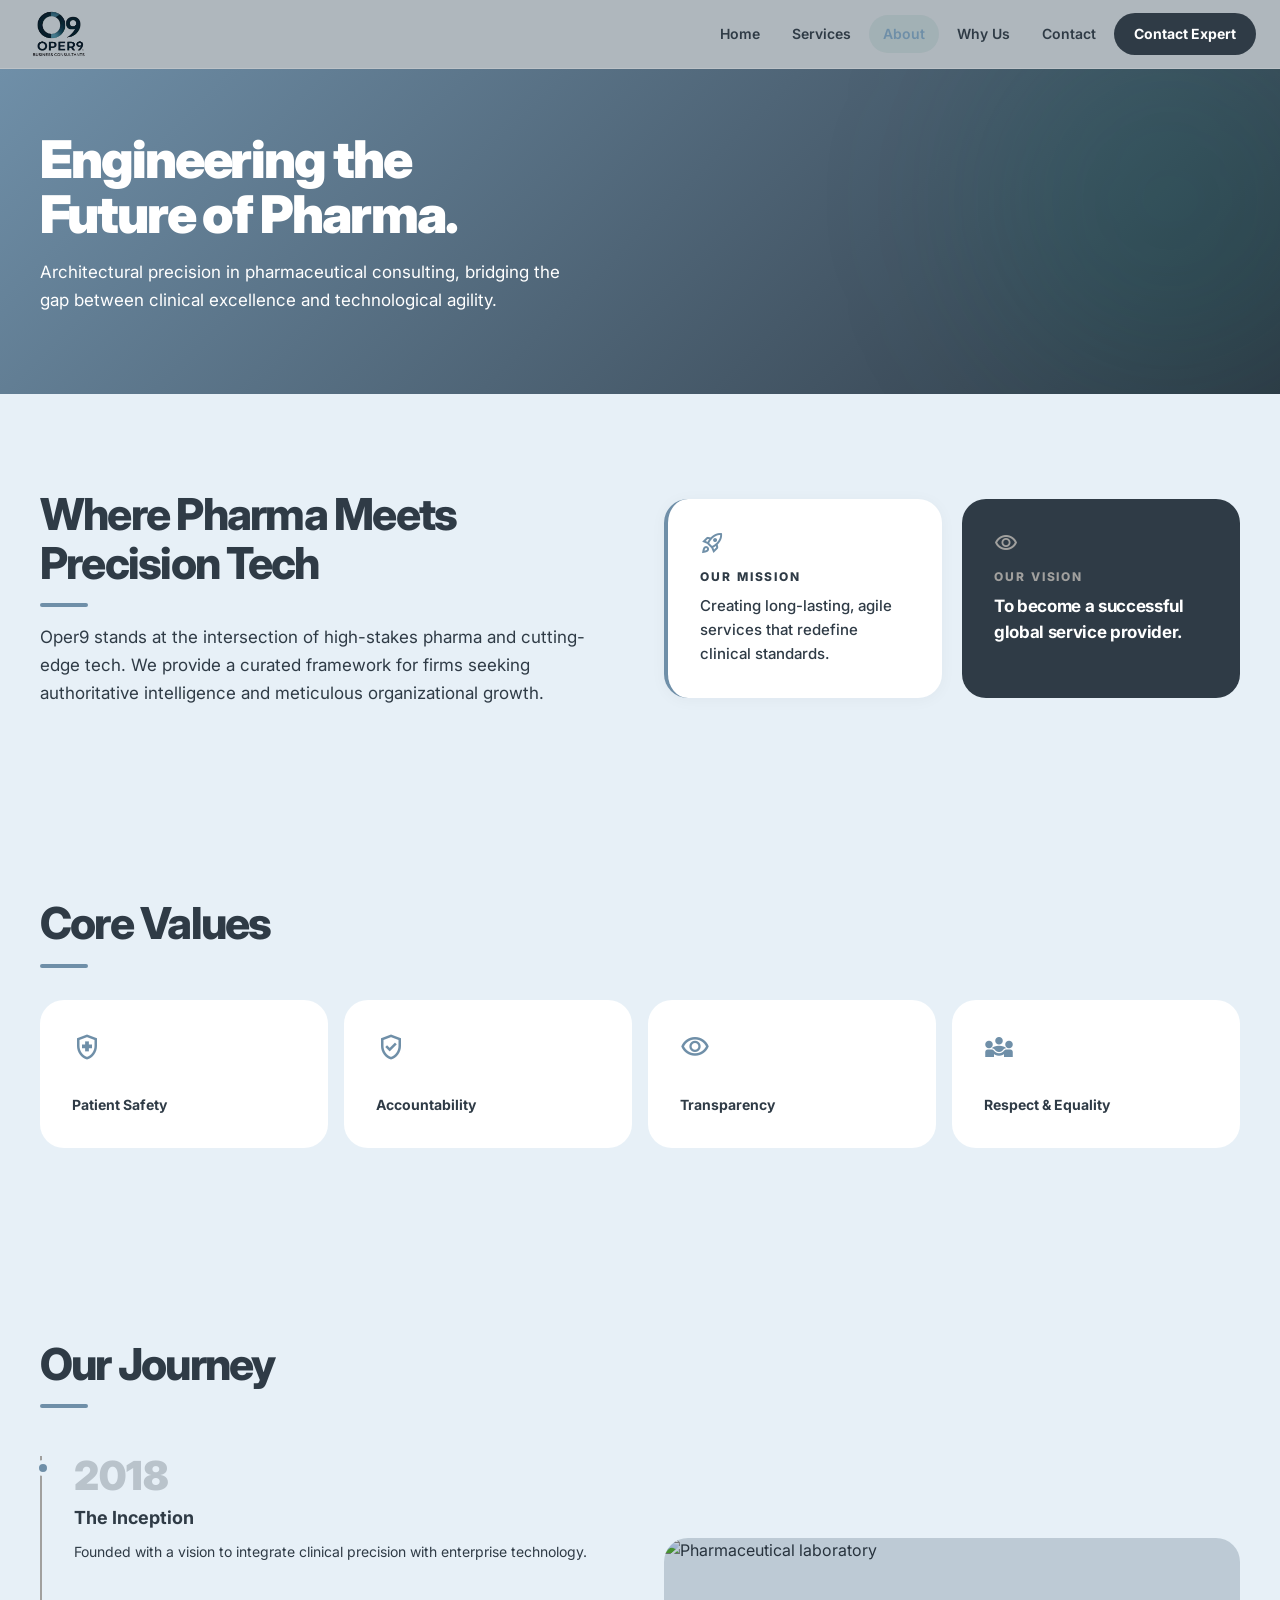
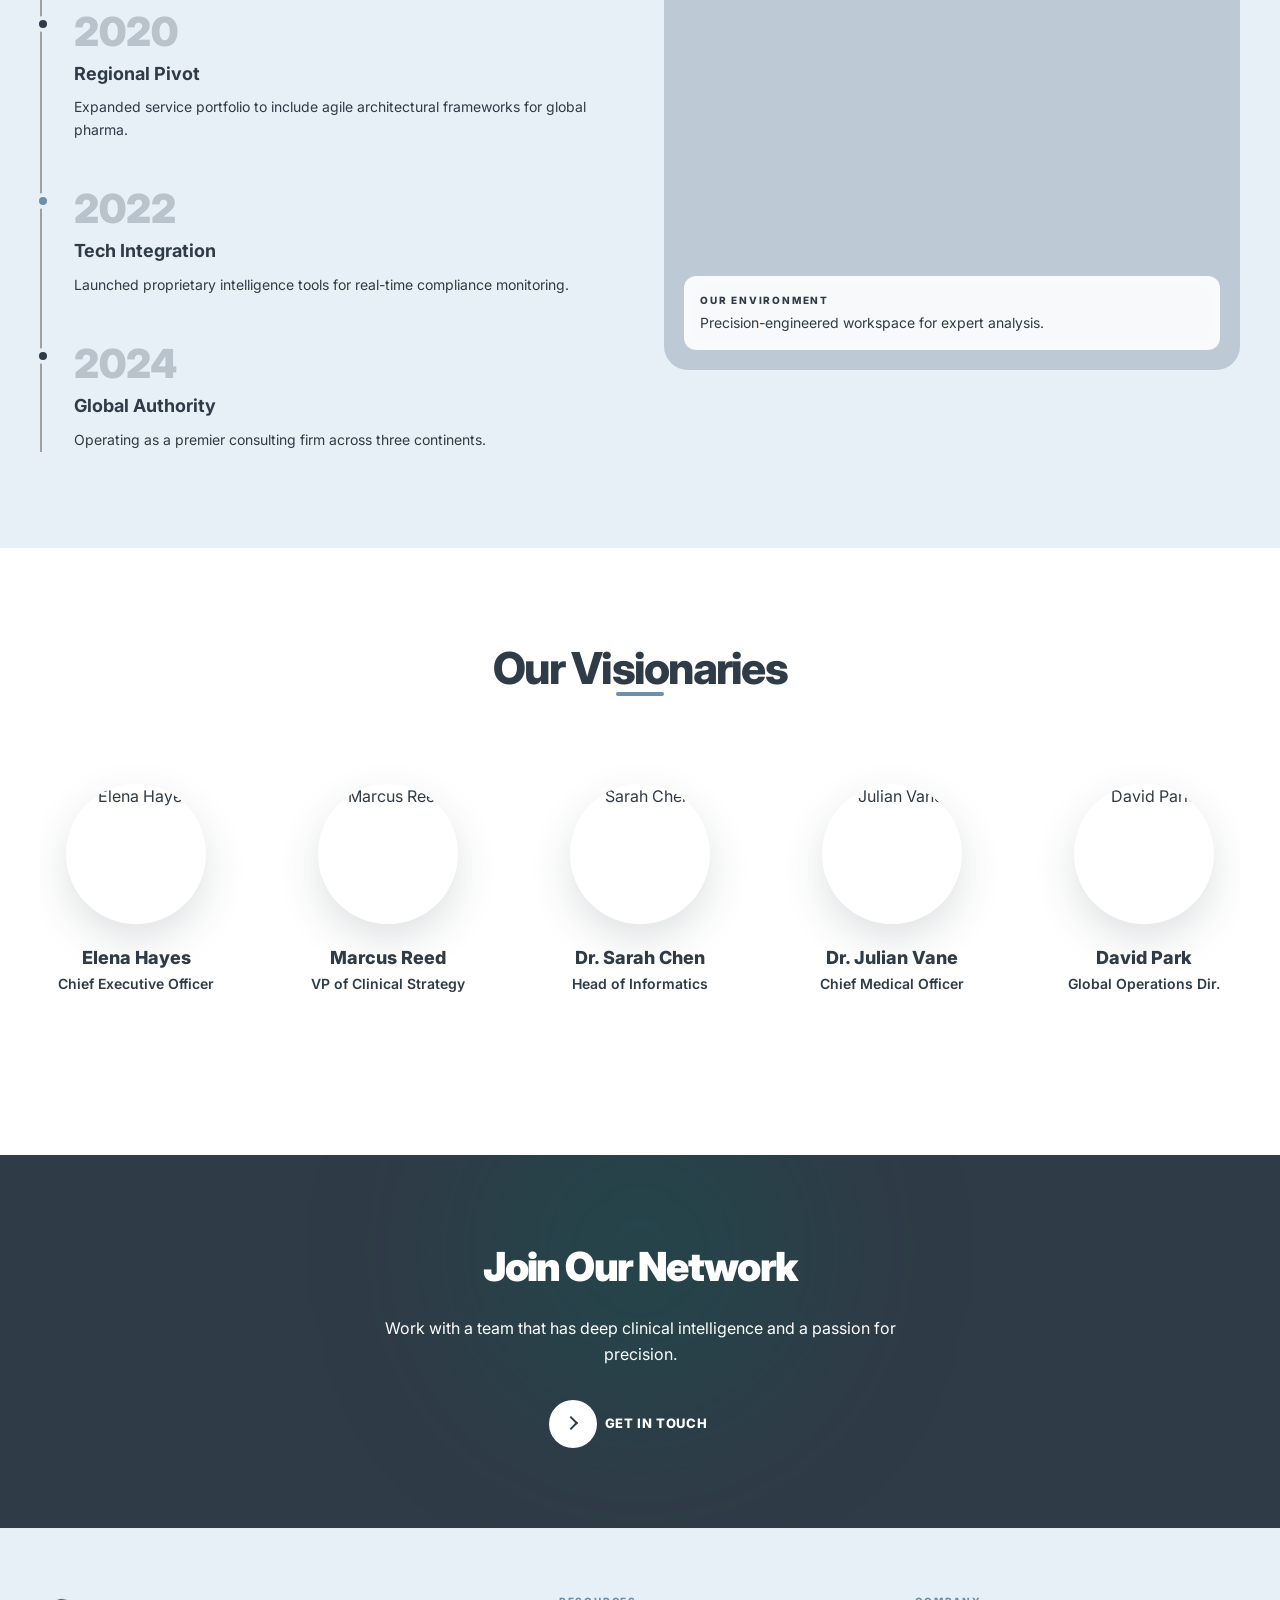
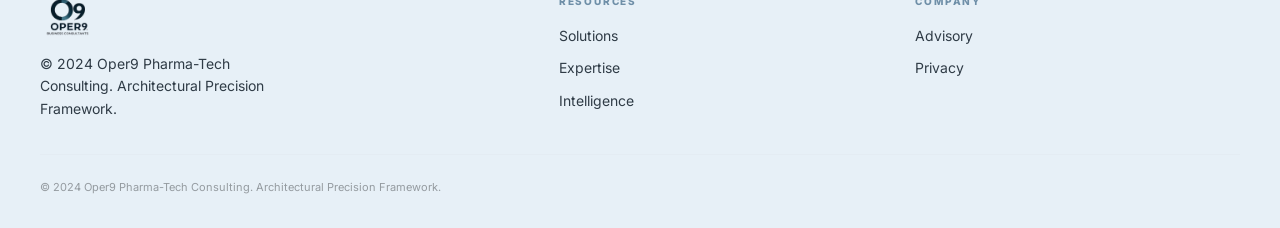
==== commit 8e339ed7: "Fix mobile view by stacking why-strip vertically and refactor Visionaries to manual horizontal scrol" ====
--- a/about.html
+++ b/about.html
@@ -196,62 +196,31 @@
         <div class="section-divider" style="margin:0 auto;"></div>
       </div>
       
-      <div class="marquee-container reveal reveal-delay-1">
-        <div class="marquee-content">
-          <!-- Duplicated for seamless CSS loop -->
-          <!-- SET 1 -->
-          <div class="visionary-card">
-            <img src="https://ui-avatars.com/api/?name=E+H&background=2f3b46&color=fff&size=140&bold=true" alt="Elena Hayes" style="border-radius:50%;width:140px;height:140px;margin-bottom:1.25rem;"/>
-            <h4 style="color:var(--primary);font-weight:800;font-size:1.125rem;">Elena Hayes</h4>
-            <p style="font-size:0.875rem;color:var(--on-surface-variant);font-weight:600;">Chief Executive Officer</p>
-          </div>
-          <div class="visionary-card">
-            <img src="https://ui-avatars.com/api/?name=M+R&background=6f8fa8&color=fff&size=140&bold=true" alt="Marcus Reed" style="border-radius:50%;width:140px;height:140px;margin-bottom:1.25rem;"/>
-            <h4 style="color:var(--primary);font-weight:800;font-size:1.125rem;">Marcus Reed</h4>
-            <p style="font-size:0.875rem;color:var(--on-surface-variant);font-weight:600;">VP of Clinical Strategy</p>
-          </div>
-          <div class="visionary-card">
-            <img src="https://ui-avatars.com/api/?name=S+C&background=1c232a&color=fff&size=140&bold=true" alt="Sarah Chen" style="border-radius:50%;width:140px;height:140px;margin-bottom:1.25rem;"/>
-            <h4 style="color:var(--primary);font-weight:800;font-size:1.125rem;">Dr. Sarah Chen</h4>
-            <p style="font-size:0.875rem;color:var(--on-surface-variant);font-weight:600;">Head of Informatics</p>
-          </div>
-          <div class="visionary-card">
-            <img src="https://ui-avatars.com/api/?name=J+V&background=2f3b46&color=fff&size=140&bold=true" alt="Julian Vane" style="border-radius:50%;width:140px;height:140px;margin-bottom:1.25rem;"/>
-            <h4 style="color:var(--primary);font-weight:800;font-size:1.125rem;">Dr. Julian Vane</h4>
-            <p style="font-size:0.875rem;color:var(--on-surface-variant);font-weight:600;">Chief Medical Officer</p>
-          </div>
-          <div class="visionary-card">
-            <img src="https://ui-avatars.com/api/?name=D+P&background=6f8fa8&color=fff&size=140&bold=true" alt="David Park" style="border-radius:50%;width:140px;height:140px;margin-bottom:1.25rem;"/>
-            <h4 style="color:var(--primary);font-weight:800;font-size:1.125rem;">David Park</h4>
-            <p style="font-size:0.875rem;color:var(--on-surface-variant);font-weight:600;">Global Operations Dir.</p>
-          </div>
-
-          <!-- SET 2 -->
-          <div class="visionary-card">
-            <img src="https://ui-avatars.com/api/?name=E+H&background=2f3b46&color=fff&size=140&bold=true" alt="Elena Hayes" style="border-radius:50%;width:140px;height:140px;margin-bottom:1.25rem;"/>
-            <h4 style="color:var(--primary);font-weight:800;font-size:1.125rem;">Elena Hayes</h4>
-            <p style="font-size:0.875rem;color:var(--on-surface-variant);font-weight:600;">Chief Executive Officer</p>
-          </div>
-          <div class="visionary-card">
-            <img src="https://ui-avatars.com/api/?name=M+R&background=6f8fa8&color=fff&size=140&bold=true" alt="Marcus Reed" style="border-radius:50%;width:140px;height:140px;margin-bottom:1.25rem;"/>
-            <h4 style="color:var(--primary);font-weight:800;font-size:1.125rem;">Marcus Reed</h4>
-            <p style="font-size:0.875rem;color:var(--on-surface-variant);font-weight:600;">VP of Clinical Strategy</p>
-          </div>
-          <div class="visionary-card">
-            <img src="https://ui-avatars.com/api/?name=S+C&background=1c232a&color=fff&size=140&bold=true" alt="Sarah Chen" style="border-radius:50%;width:140px;height:140px;margin-bottom:1.25rem;"/>
-            <h4 style="color:var(--primary);font-weight:800;font-size:1.125rem;">Dr. Sarah Chen</h4>
-            <p style="font-size:0.875rem;color:var(--on-surface-variant);font-weight:600;">Head of Informatics</p>
-          </div>
-          <div class="visionary-card">
-            <img src="https://ui-avatars.com/api/?name=J+V&background=2f3b46&color=fff&size=140&bold=true" alt="Julian Vane" style="border-radius:50%;width:140px;height:140px;margin-bottom:1.25rem;"/>
-            <h4 style="color:var(--primary);font-weight:800;font-size:1.125rem;">Dr. Julian Vane</h4>
-            <p style="font-size:0.875rem;color:var(--on-surface-variant);font-weight:600;">Chief Medical Officer</p>
-          </div>
-          <div class="visionary-card">
-            <img src="https://ui-avatars.com/api/?name=D+P&background=6f8fa8&color=fff&size=140&bold=true" alt="David Park" style="border-radius:50%;width:140px;height:140px;margin-bottom:1.25rem;"/>
-            <h4 style="color:var(--primary);font-weight:800;font-size:1.125rem;">David Park</h4>
-            <p style="font-size:0.875rem;color:var(--on-surface-variant);font-weight:600;">Global Operations Dir.</p>
-          </div>
+      <div class="visionary-strip reveal reveal-delay-1">
+        <div class="visionary-card">
+          <img src="https://ui-avatars.com/api/?name=E+H&background=2f3b46&color=fff&size=140&bold=true" alt="Elena Hayes" style="border-radius:50%;width:140px;height:140px;margin-bottom:1.25rem;"/>
+          <h4 style="color:var(--primary);font-weight:800;font-size:1.125rem;">Elena Hayes</h4>
+          <p style="font-size:0.875rem;color:var(--on-surface-variant);font-weight:600;">Chief Executive Officer</p>
+        </div>
+        <div class="visionary-card">
+          <img src="https://ui-avatars.com/api/?name=M+R&background=6f8fa8&color=fff&size=140&bold=true" alt="Marcus Reed" style="border-radius:50%;width:140px;height:140px;margin-bottom:1.25rem;"/>
+          <h4 style="color:var(--primary);font-weight:800;font-size:1.125rem;">Marcus Reed</h4>
+          <p style="font-size:0.875rem;color:var(--on-surface-variant);font-weight:600;">VP of Clinical Strategy</p>
+        </div>
+        <div class="visionary-card">
+          <img src="https://ui-avatars.com/api/?name=S+C&background=1c232a&color=fff&size=140&bold=true" alt="Sarah Chen" style="border-radius:50%;width:140px;height:140px;margin-bottom:1.25rem;"/>
+          <h4 style="color:var(--primary);font-weight:800;font-size:1.125rem;">Dr. Sarah Chen</h4>
+          <p style="font-size:0.875rem;color:var(--on-surface-variant);font-weight:600;">Head of Informatics</p>
+        </div>
+        <div class="visionary-card">
+          <img src="https://ui-avatars.com/api/?name=J+V&background=2f3b46&color=fff&size=140&bold=true" alt="Julian Vane" style="border-radius:50%;width:140px;height:140px;margin-bottom:1.25rem;"/>
+          <h4 style="color:var(--primary);font-weight:800;font-size:1.125rem;">Dr. Julian Vane</h4>
+          <p style="font-size:0.875rem;color:var(--on-surface-variant);font-weight:600;">Chief Medical Officer</p>
+        </div>
+        <div class="visionary-card">
+          <img src="https://ui-avatars.com/api/?name=D+P&background=6f8fa8&color=fff&size=140&bold=true" alt="David Park" style="border-radius:50%;width:140px;height:140px;margin-bottom:1.25rem;"/>
+          <h4 style="color:var(--primary);font-weight:800;font-size:1.125rem;">David Park</h4>
+          <p style="font-size:0.875rem;color:var(--on-surface-variant);font-weight:600;">Global Operations Dir.</p>
         </div>
       </div>
     </div>
--- a/styles.css
+++ b/styles.css
@@ -118,49 +118,29 @@
   100% { transform: translateY(0px) rotate(0deg); }
 }
 
-@keyframes scrollLeft {
-  0% { transform: translateX(0); }
-/* scroll relative to the exact repeated content width, calculation handles 50% shift */
-  100% { transform: translateX(-50%); } 
-}
-
-.marquee-container {
+/* Interactive Visionary Strip */
+.visionary-strip {
   display: flex;
-  width: 100%;
-  overflow: hidden;
-  position: relative;
-  padding: 2rem 0;
-}
-
-/* Linear gradients on edges to fade out the scrolling items seamlessly */
-.marquee-container::before,
-.marquee-container::after {
-  content: "";
-  position: absolute;
-  top: 0; bottom: 0;
-  width: 15%;
-  z-index: 2;
-  pointer-events: none;
-}
-.marquee-container::before {
-  left: 0;
-  background: linear-gradient(to right, var(--surface-container-low), transparent);
-}
-.marquee-container::after {
-  right: 0;
-  background: linear-gradient(to left, var(--surface-container-low), transparent);
-}
-
-.marquee-content {
-  display: flex;
-  gap: 3rem;
-  padding-right: 3rem; /* match gap */
-  width: max-content;
-  animation: scrollLeft 35s linear infinite;
-  will-change: transform;
-}
-.marquee-container:hover .marquee-content {
-  animation-play-state: paused;
+  gap: 2rem;
+  overflow-x: auto;
+  padding: 1rem 0 3rem;
+  margin: 0 -1.5rem;
+  padding-left: 1.5rem;
+  padding-right: 1.5rem;
+  scrollbar-width: none;
+  scroll-snap-type: x mandatory;
+  -webkit-overflow-scrolling: touch;
+}
+.visionary-strip::-webkit-scrollbar { display: none; }
+
+@media (min-width: 768px) {
+  .visionary-strip {
+    margin: 0 auto;
+    padding-left: 0;
+    padding-right: 0;
+    max-width: 1200px;
+    justify-content: center;
+  }
 }
 
 .visionary-card {
@@ -596,6 +576,63 @@
   background: var(--primary);
   color: var(--on-primary);
   border-color: transparent;
+}
+
+/* ---------- Robust Glowing Border Effect ---------- */
+.card-glow-wrapper {
+  position: relative;
+  border-radius: var(--radius-xl);
+  padding: 2px;
+  background: var(--surface-container-low);
+  overflow: hidden;
+  z-index: 1;
+  transition: transform 0.25s var(--transition-quint), box-shadow 0.25s ease;
+}
+
+.card-glow-wrapper::before {
+  content: "";
+  position: absolute;
+  top: 50%;
+  left: 50%;
+  width: 200%;
+  height: 200%;
+  transform-origin: center;
+  background: conic-gradient(transparent 0deg, transparent 270deg, var(--secondary) 360deg);
+  animation: rotate-spinner 20s linear infinite;
+  transform: translate(-50%, -50%);
+  z-index: -1;
+  opacity: 0.6; /* Present at all times per user request! */
+  transition: opacity 0.3s ease;
+}
+
+.card-glow-wrapper:hover {
+  transform: translateY(-5px);
+  box-shadow: 0 20px 48px rgba(0, 38, 63, 0.15);
+}
+
+.card-glow-wrapper:hover::before {
+  opacity: 1; /* Brightens on hover */
+}
+
+@keyframes rotate-spinner {
+  from { transform: translate(-50%, -50%) rotate(0deg); }
+  to { transform: translate(-50%, -50%) rotate(360deg); }
+}
+
+/* Prevent inner cards from double-jumping on hover */
+.card-glow-wrapper .module-card:hover,
+.card-glow-wrapper .service-card:hover {
+  transform: none;
+  box-shadow: none;
+}
+
+/* Ensure inner cards represent exact seamless opaqueness over the spinner interior */
+.card-glow-wrapper .module-card,
+.card-glow-wrapper .service-card {
+  z-index: 2;
+  position: relative;
+  height: 100%;
+  margin: 0;
 }
 
 /* ---------- Footer ---------- */
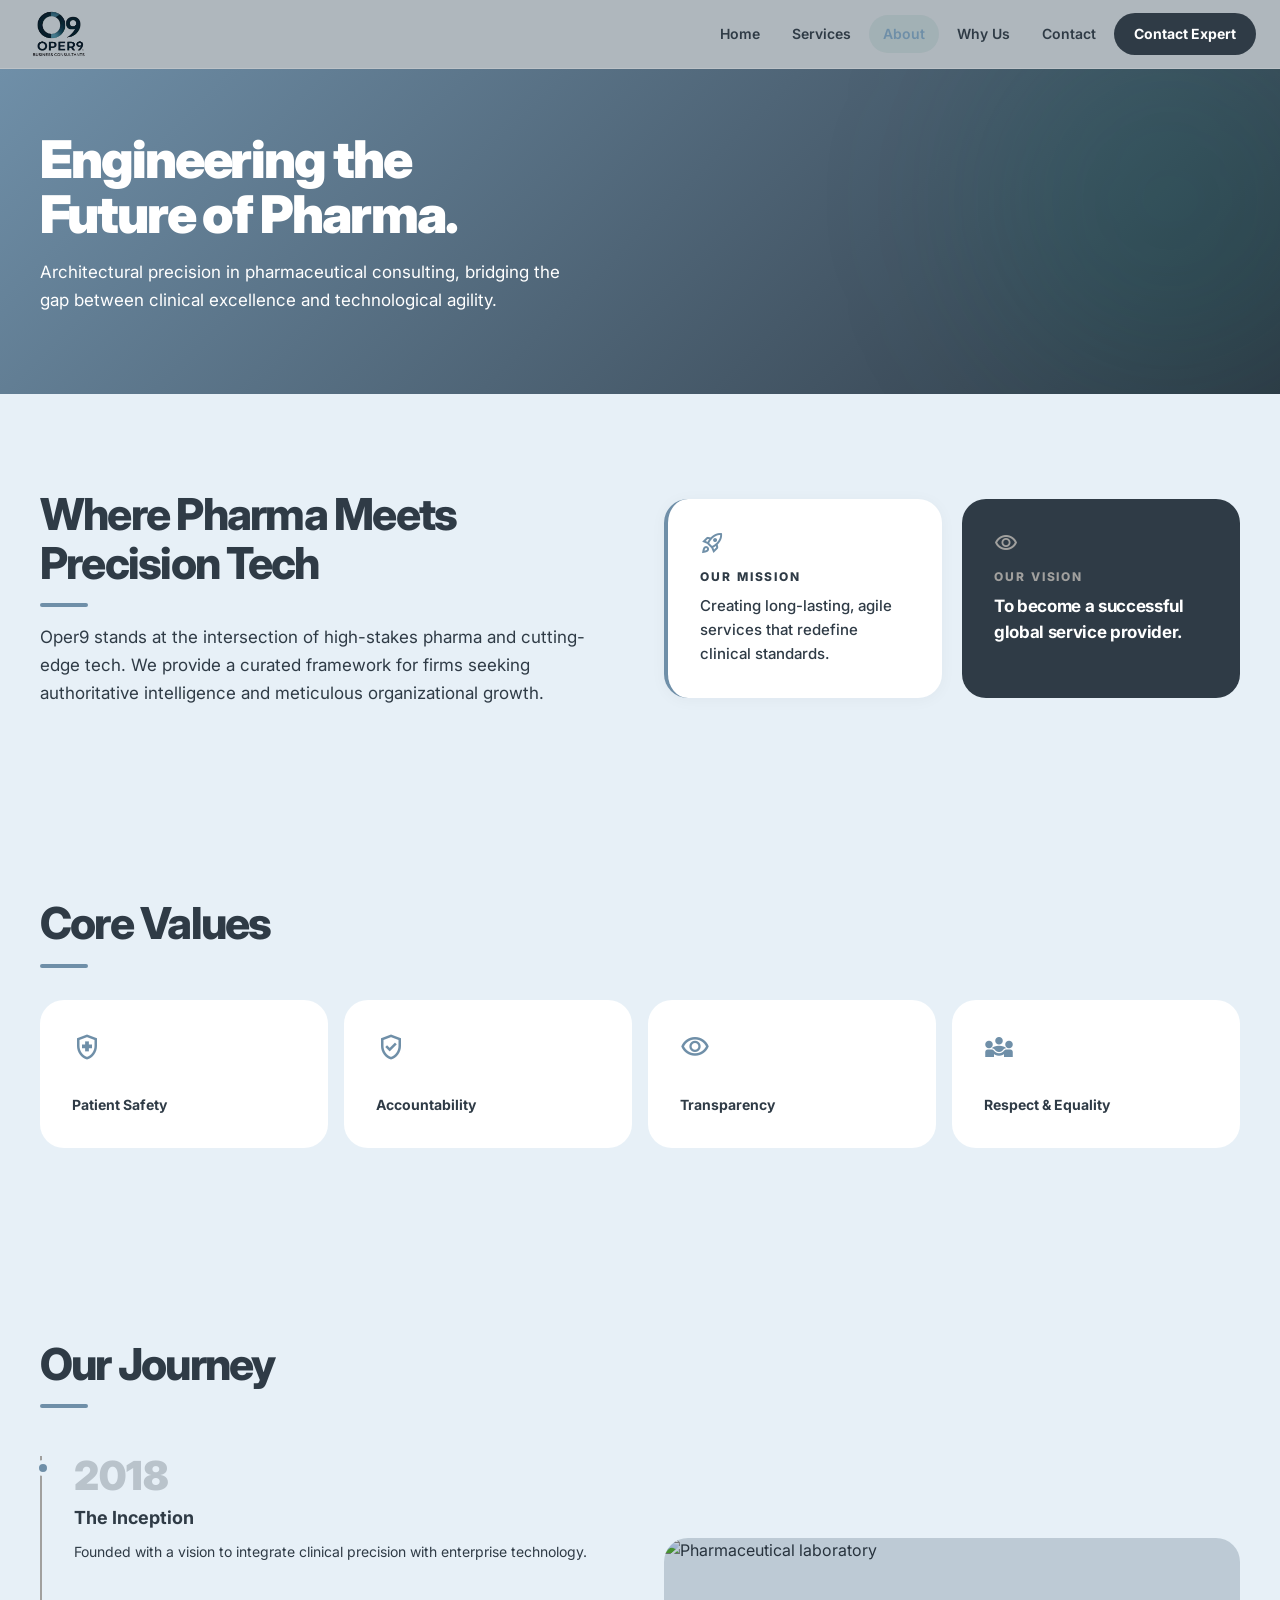
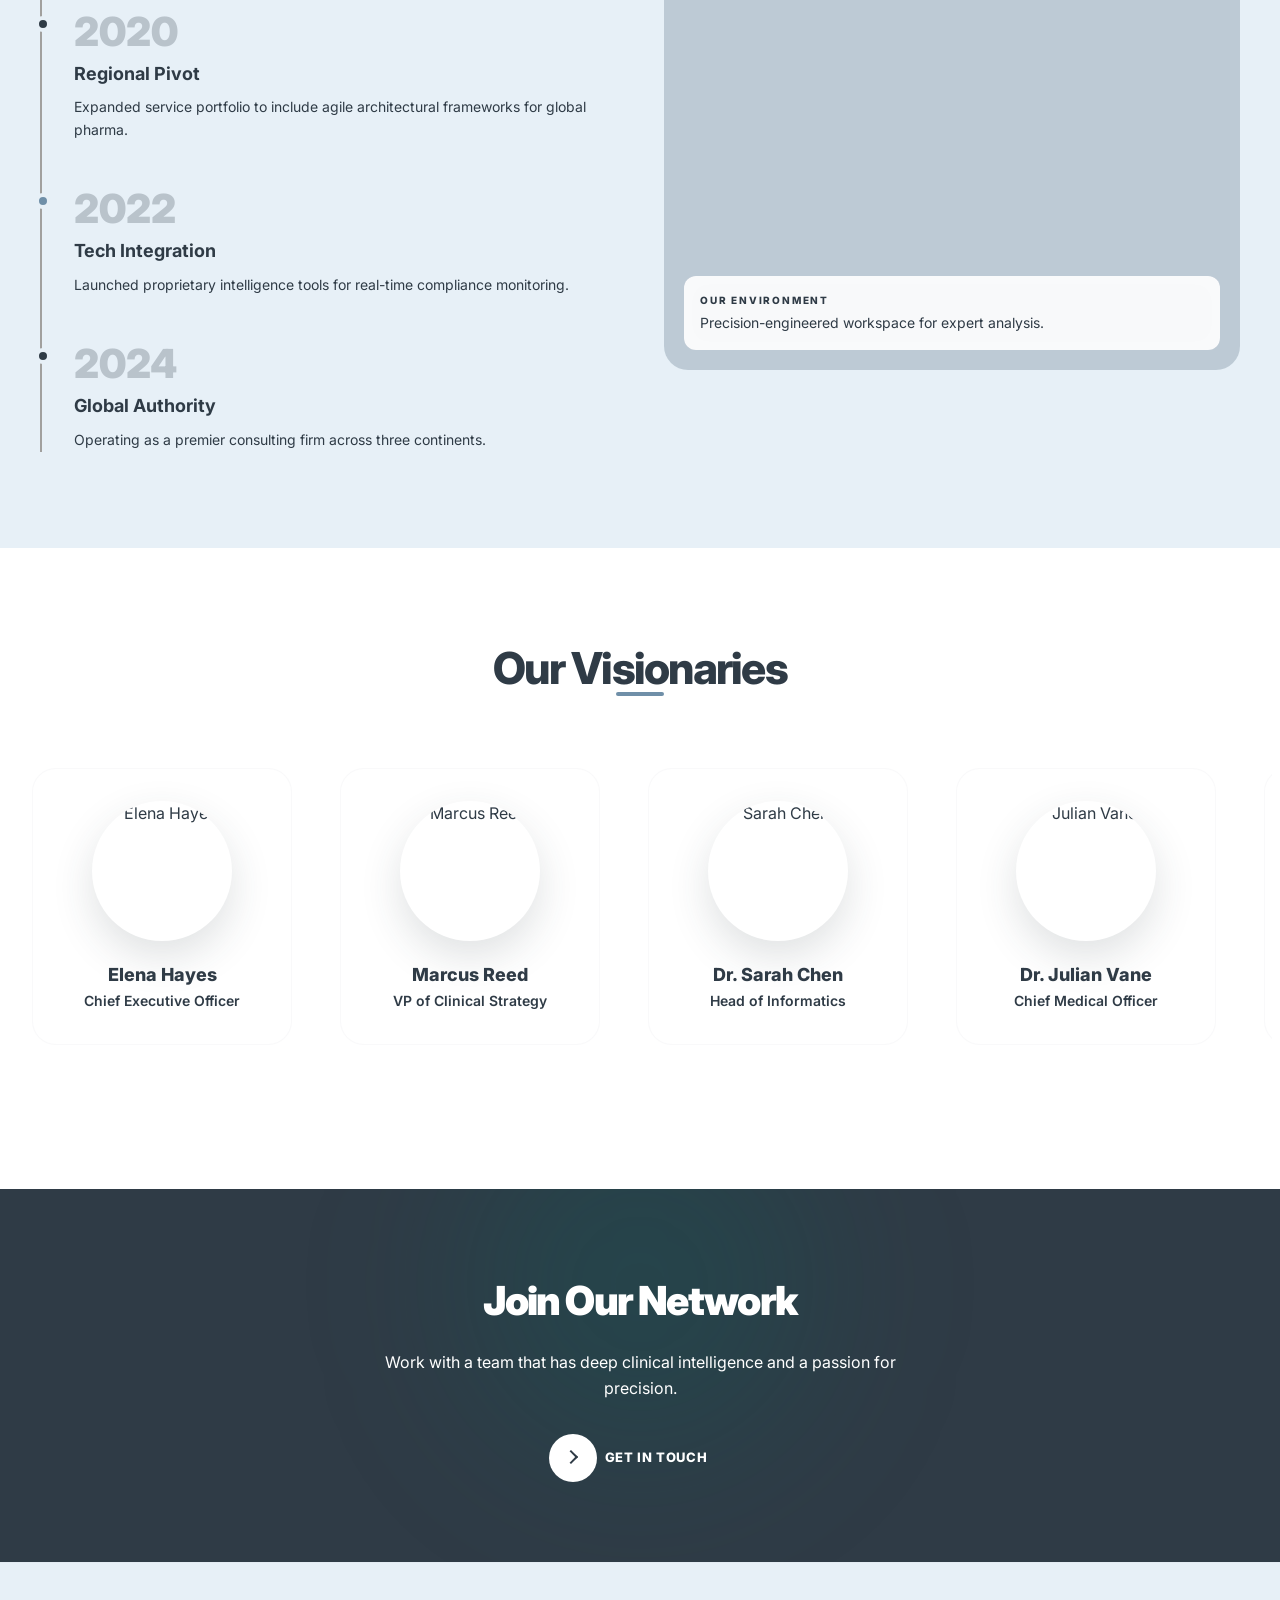
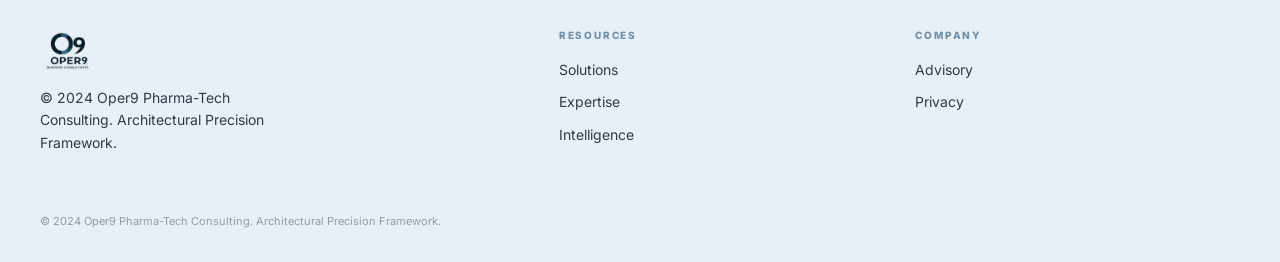
==== commit 7c708ec4: "Convert Visionary strip to a JS-driven interactive auto-scrolling marquee" ====
--- a/about.html
+++ b/about.html
@@ -196,7 +196,8 @@
         <div class="section-divider" style="margin:0 auto;"></div>
       </div>
       
-      <div class="visionary-strip reveal reveal-delay-1">
+      <div class="interactive-marquee reveal reveal-delay-1" id="visionary-marquee">
+        <!-- SET 1 -->
         <div class="visionary-card">
           <img src="https://ui-avatars.com/api/?name=E+H&background=2f3b46&color=fff&size=140&bold=true" alt="Elena Hayes" style="border-radius:50%;width:140px;height:140px;margin-bottom:1.25rem;"/>
           <h4 style="color:var(--primary);font-weight:800;font-size:1.125rem;">Elena Hayes</h4>
@@ -218,6 +219,33 @@
           <p style="font-size:0.875rem;color:var(--on-surface-variant);font-weight:600;">Chief Medical Officer</p>
         </div>
         <div class="visionary-card">
+          <img src="https://ui-avatars.com/api/?name=D+P&background=6f8fa8&color=fff&size=140&bold=true" alt="David Park" style="border-radius:50%;width:140px;height:140px;margin-bottom:1.25rem;"/>
+          <h4 style="color:var(--primary);font-weight:800;font-size:1.125rem;">David Park</h4>
+          <p style="font-size:0.875rem;color:var(--on-surface-variant);font-weight:600;">Global Operations Dir.</p>
+        </div>
+
+        <!-- SET 2 -->
+        <div class="visionary-card" aria-hidden="true">
+          <img src="https://ui-avatars.com/api/?name=E+H&background=2f3b46&color=fff&size=140&bold=true" alt="Elena Hayes" style="border-radius:50%;width:140px;height:140px;margin-bottom:1.25rem;"/>
+          <h4 style="color:var(--primary);font-weight:800;font-size:1.125rem;">Elena Hayes</h4>
+          <p style="font-size:0.875rem;color:var(--on-surface-variant);font-weight:600;">Chief Executive Officer</p>
+        </div>
+        <div class="visionary-card" aria-hidden="true">
+          <img src="https://ui-avatars.com/api/?name=M+R&background=6f8fa8&color=fff&size=140&bold=true" alt="Marcus Reed" style="border-radius:50%;width:140px;height:140px;margin-bottom:1.25rem;"/>
+          <h4 style="color:var(--primary);font-weight:800;font-size:1.125rem;">Marcus Reed</h4>
+          <p style="font-size:0.875rem;color:var(--on-surface-variant);font-weight:600;">VP of Clinical Strategy</p>
+        </div>
+        <div class="visionary-card" aria-hidden="true">
+          <img src="https://ui-avatars.com/api/?name=S+C&background=1c232a&color=fff&size=140&bold=true" alt="Sarah Chen" style="border-radius:50%;width:140px;height:140px;margin-bottom:1.25rem;"/>
+          <h4 style="color:var(--primary);font-weight:800;font-size:1.125rem;">Dr. Sarah Chen</h4>
+          <p style="font-size:0.875rem;color:var(--on-surface-variant);font-weight:600;">Head of Informatics</p>
+        </div>
+        <div class="visionary-card" aria-hidden="true">
+          <img src="https://ui-avatars.com/api/?name=J+V&background=2f3b46&color=fff&size=140&bold=true" alt="Julian Vane" style="border-radius:50%;width:140px;height:140px;margin-bottom:1.25rem;"/>
+          <h4 style="color:var(--primary);font-weight:800;font-size:1.125rem;">Dr. Julian Vane</h4>
+          <p style="font-size:0.875rem;color:var(--on-surface-variant);font-weight:600;">Chief Medical Officer</p>
+        </div>
+        <div class="visionary-card" aria-hidden="true">
           <img src="https://ui-avatars.com/api/?name=D+P&background=6f8fa8&color=fff&size=140&bold=true" alt="David Park" style="border-radius:50%;width:140px;height:140px;margin-bottom:1.25rem;"/>
           <h4 style="color:var(--primary);font-weight:800;font-size:1.125rem;">David Park</h4>
           <p style="font-size:0.875rem;color:var(--on-surface-variant);font-weight:600;">Global Operations Dir.</p>
--- a/styles.css
+++ b/styles.css
@@ -118,10 +118,10 @@
   100% { transform: translateY(0px) rotate(0deg); }
 }
 
-/* Interactive Visionary Strip */
-.visionary-strip {
+/* Interactive Marquee */
+.interactive-marquee {
   display: flex;
-  gap: 2rem;
+  gap: 3rem;
   overflow-x: auto;
   padding: 1rem 0 3rem;
   margin: 0 -1.5rem;
@@ -130,17 +130,25 @@
   scrollbar-width: none;
   scroll-snap-type: x mandatory;
   -webkit-overflow-scrolling: touch;
-}
-.visionary-strip::-webkit-scrollbar { display: none; }
-
-@media (min-width: 768px) {
-  .visionary-strip {
-    margin: 0 auto;
-    padding-left: 0;
-    padding-right: 0;
-    max-width: 1200px;
-    justify-content: center;
-  }
+  scroll-behavior: auto; /* Required for JS smooth scroll */
+}
+.interactive-marquee::-webkit-scrollbar { display: none; }
+
+.interactive-marquee .visionary-card {
+  min-width: 260px;
+  scroll-snap-align: center;
+  flex-shrink: 0;
+  text-align: center;
+  background: var(--surface-container-lowest);
+  border: 1px solid rgba(194, 199, 206, 0.1);
+  padding: 2rem;
+  border-radius: var(--radius-xl);
+  transition: transform 0.25s var(--transition-quint), box-shadow 0.25s ease;
+}
+
+.interactive-marquee .visionary-card:hover {
+  transform: translateY(-8px);
+  box-shadow: 0 16px 40px rgba(0, 38, 63, 0.08);
 }
 
 .visionary-card {
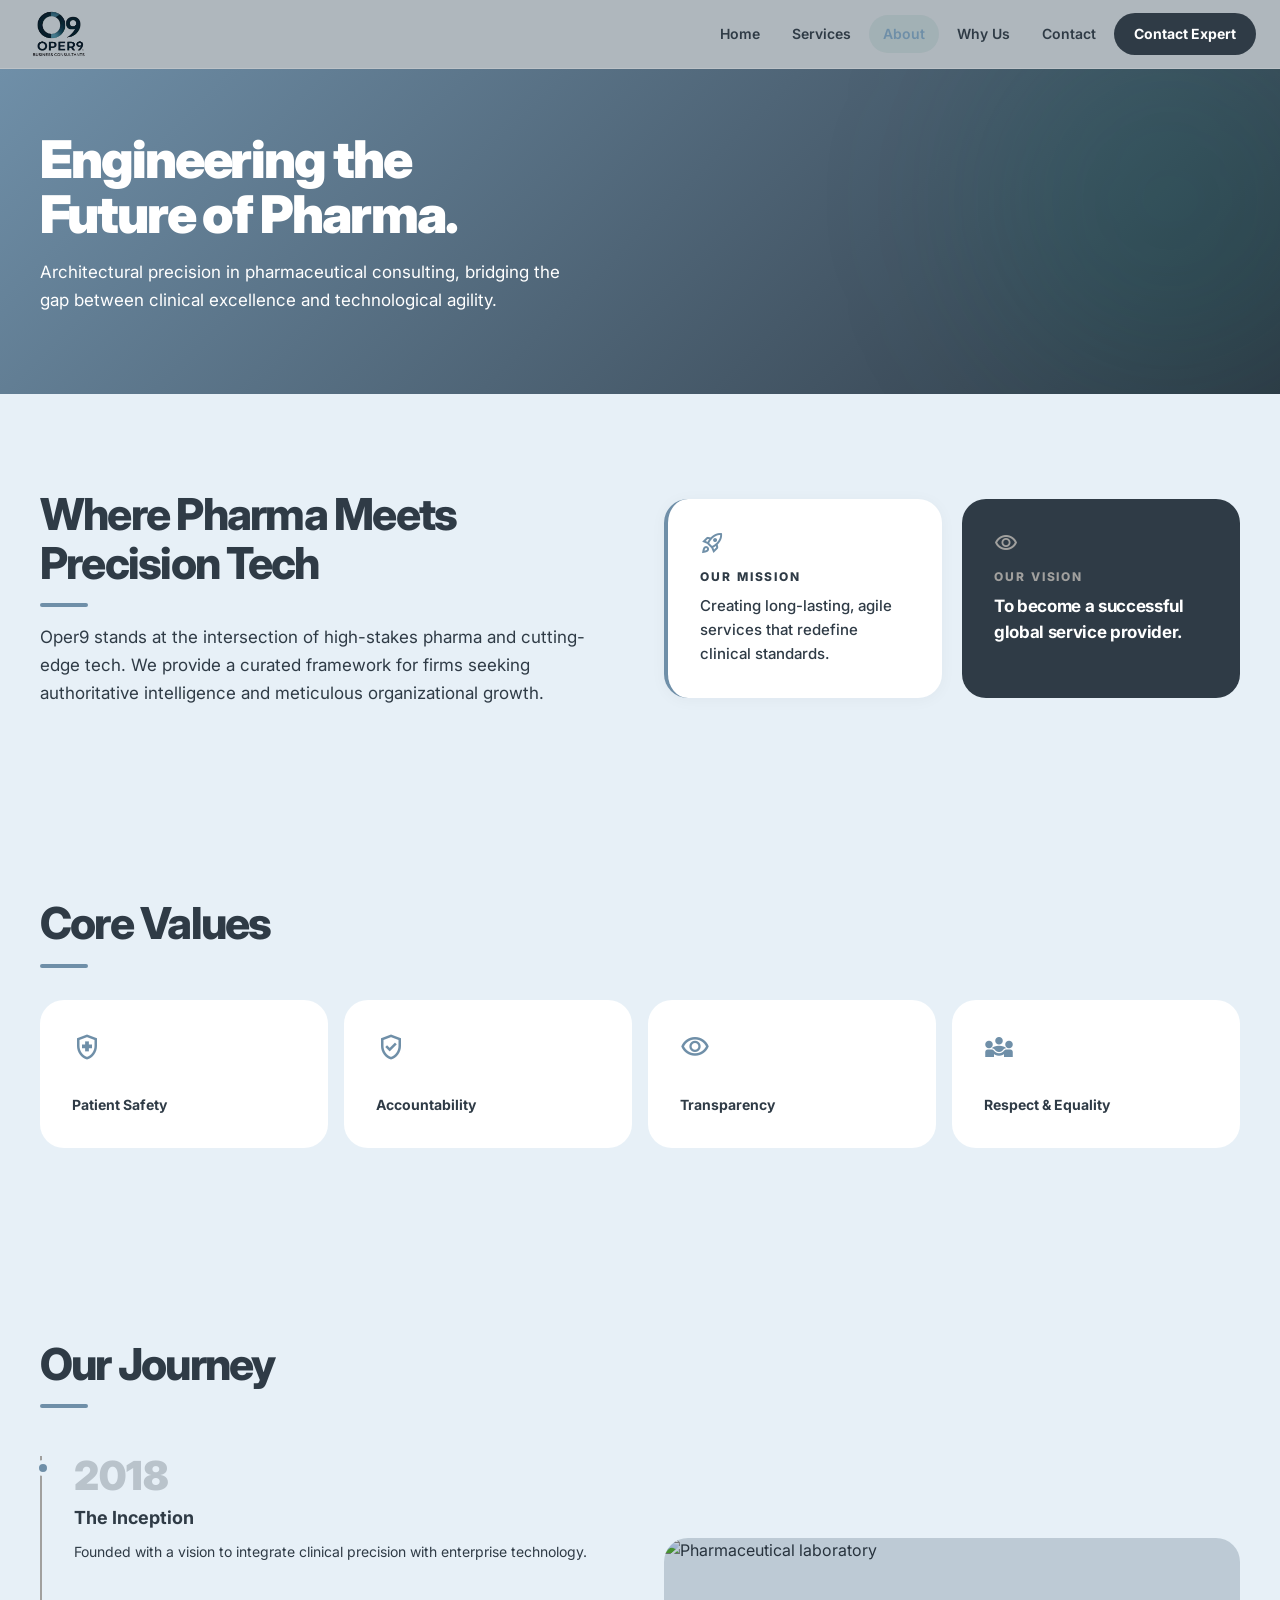
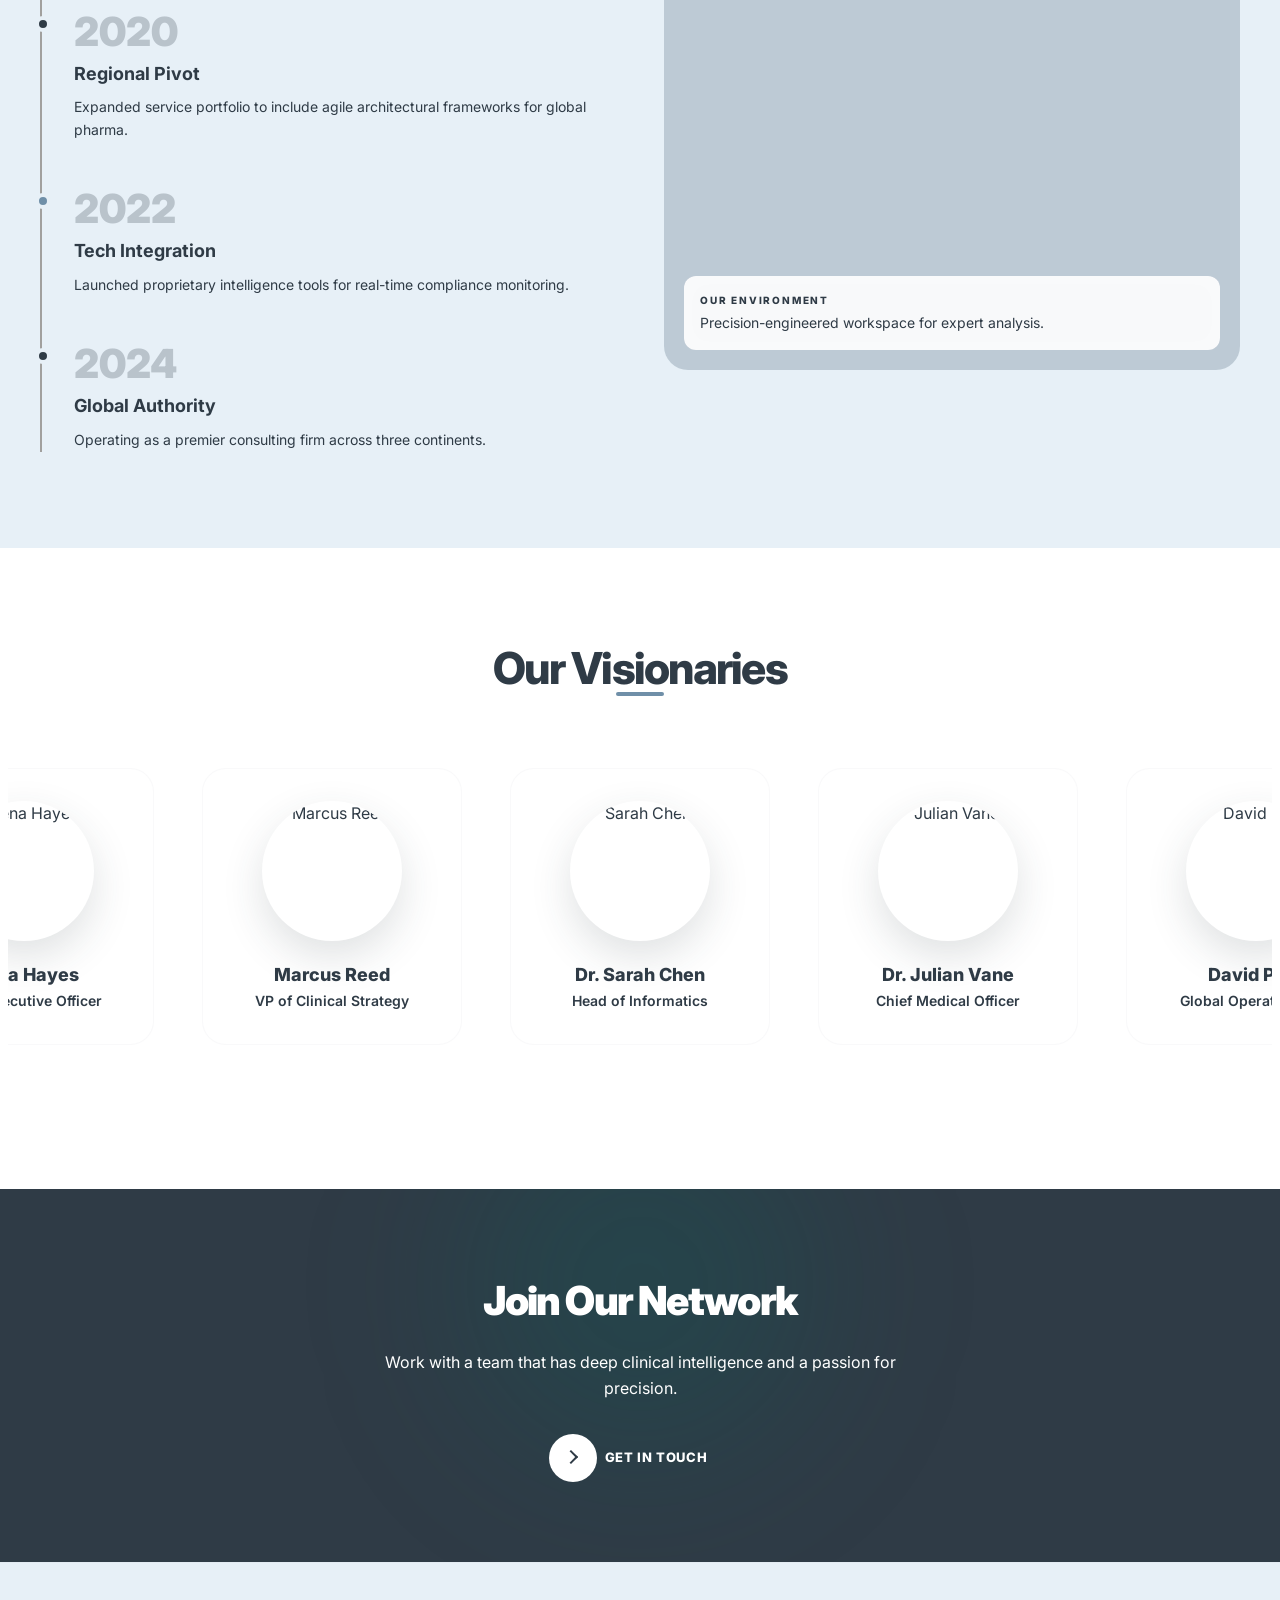
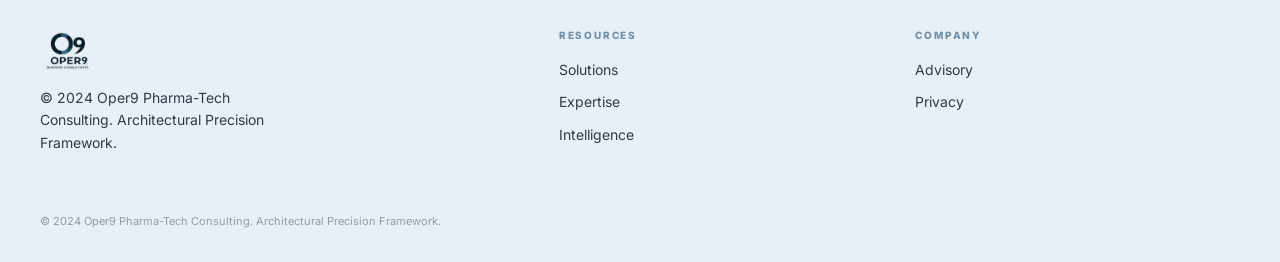
==== commit 25db84ea: "Upgrade visionary scroller to bi-directional endless drag loop without hover interruptions" ====
--- a/about.html
+++ b/about.html
@@ -197,34 +197,61 @@
       </div>
       
       <div class="interactive-marquee reveal reveal-delay-1" id="visionary-marquee">
-        <!-- SET 1 -->
-        <div class="visionary-card">
+        <!-- SET 1 (Left Buffer) -->
+        <div class="visionary-card" aria-hidden="true">
           <img src="https://ui-avatars.com/api/?name=E+H&background=2f3b46&color=fff&size=140&bold=true" alt="Elena Hayes" style="border-radius:50%;width:140px;height:140px;margin-bottom:1.25rem;"/>
           <h4 style="color:var(--primary);font-weight:800;font-size:1.125rem;">Elena Hayes</h4>
           <p style="font-size:0.875rem;color:var(--on-surface-variant);font-weight:600;">Chief Executive Officer</p>
         </div>
-        <div class="visionary-card">
+        <div class="visionary-card" aria-hidden="true">
           <img src="https://ui-avatars.com/api/?name=M+R&background=6f8fa8&color=fff&size=140&bold=true" alt="Marcus Reed" style="border-radius:50%;width:140px;height:140px;margin-bottom:1.25rem;"/>
           <h4 style="color:var(--primary);font-weight:800;font-size:1.125rem;">Marcus Reed</h4>
           <p style="font-size:0.875rem;color:var(--on-surface-variant);font-weight:600;">VP of Clinical Strategy</p>
         </div>
-        <div class="visionary-card">
+        <div class="visionary-card" aria-hidden="true">
           <img src="https://ui-avatars.com/api/?name=S+C&background=1c232a&color=fff&size=140&bold=true" alt="Sarah Chen" style="border-radius:50%;width:140px;height:140px;margin-bottom:1.25rem;"/>
           <h4 style="color:var(--primary);font-weight:800;font-size:1.125rem;">Dr. Sarah Chen</h4>
           <p style="font-size:0.875rem;color:var(--on-surface-variant);font-weight:600;">Head of Informatics</p>
         </div>
-        <div class="visionary-card">
+        <div class="visionary-card" aria-hidden="true">
           <img src="https://ui-avatars.com/api/?name=J+V&background=2f3b46&color=fff&size=140&bold=true" alt="Julian Vane" style="border-radius:50%;width:140px;height:140px;margin-bottom:1.25rem;"/>
           <h4 style="color:var(--primary);font-weight:800;font-size:1.125rem;">Dr. Julian Vane</h4>
           <p style="font-size:0.875rem;color:var(--on-surface-variant);font-weight:600;">Chief Medical Officer</p>
         </div>
-        <div class="visionary-card">
+        <div class="visionary-card" aria-hidden="true">
           <img src="https://ui-avatars.com/api/?name=D+P&background=6f8fa8&color=fff&size=140&bold=true" alt="David Park" style="border-radius:50%;width:140px;height:140px;margin-bottom:1.25rem;"/>
           <h4 style="color:var(--primary);font-weight:800;font-size:1.125rem;">David Park</h4>
           <p style="font-size:0.875rem;color:var(--on-surface-variant);font-weight:600;">Global Operations Dir.</p>
         </div>
 
-        <!-- SET 2 -->
+        <!-- SET 2 (Main Visible) -->
+        <div class="visionary-card">
+          <img src="https://ui-avatars.com/api/?name=E+H&background=2f3b46&color=fff&size=140&bold=true" alt="Elena Hayes" style="border-radius:50%;width:140px;height:140px;margin-bottom:1.25rem;"/>
+          <h4 style="color:var(--primary);font-weight:800;font-size:1.125rem;">Elena Hayes</h4>
+          <p style="font-size:0.875rem;color:var(--on-surface-variant);font-weight:600;">Chief Executive Officer</p>
+        </div>
+        <div class="visionary-card">
+          <img src="https://ui-avatars.com/api/?name=M+R&background=6f8fa8&color=fff&size=140&bold=true" alt="Marcus Reed" style="border-radius:50%;width:140px;height:140px;margin-bottom:1.25rem;"/>
+          <h4 style="color:var(--primary);font-weight:800;font-size:1.125rem;">Marcus Reed</h4>
+          <p style="font-size:0.875rem;color:var(--on-surface-variant);font-weight:600;">VP of Clinical Strategy</p>
+        </div>
+        <div class="visionary-card">
+          <img src="https://ui-avatars.com/api/?name=S+C&background=1c232a&color=fff&size=140&bold=true" alt="Sarah Chen" style="border-radius:50%;width:140px;height:140px;margin-bottom:1.25rem;"/>
+          <h4 style="color:var(--primary);font-weight:800;font-size:1.125rem;">Dr. Sarah Chen</h4>
+          <p style="font-size:0.875rem;color:var(--on-surface-variant);font-weight:600;">Head of Informatics</p>
+        </div>
+        <div class="visionary-card">
+          <img src="https://ui-avatars.com/api/?name=J+V&background=2f3b46&color=fff&size=140&bold=true" alt="Julian Vane" style="border-radius:50%;width:140px;height:140px;margin-bottom:1.25rem;"/>
+          <h4 style="color:var(--primary);font-weight:800;font-size:1.125rem;">Dr. Julian Vane</h4>
+          <p style="font-size:0.875rem;color:var(--on-surface-variant);font-weight:600;">Chief Medical Officer</p>
+        </div>
+        <div class="visionary-card">
+          <img src="https://ui-avatars.com/api/?name=D+P&background=6f8fa8&color=fff&size=140&bold=true" alt="David Park" style="border-radius:50%;width:140px;height:140px;margin-bottom:1.25rem;"/>
+          <h4 style="color:var(--primary);font-weight:800;font-size:1.125rem;">David Park</h4>
+          <p style="font-size:0.875rem;color:var(--on-surface-variant);font-weight:600;">Global Operations Dir.</p>
+        </div>
+
+        <!-- SET 3 (Right Buffer) -->
         <div class="visionary-card" aria-hidden="true">
           <img src="https://ui-avatars.com/api/?name=E+H&background=2f3b46&color=fff&size=140&bold=true" alt="Elena Hayes" style="border-radius:50%;width:140px;height:140px;margin-bottom:1.25rem;"/>
           <h4 style="color:var(--primary);font-weight:800;font-size:1.125rem;">Elena Hayes</h4>
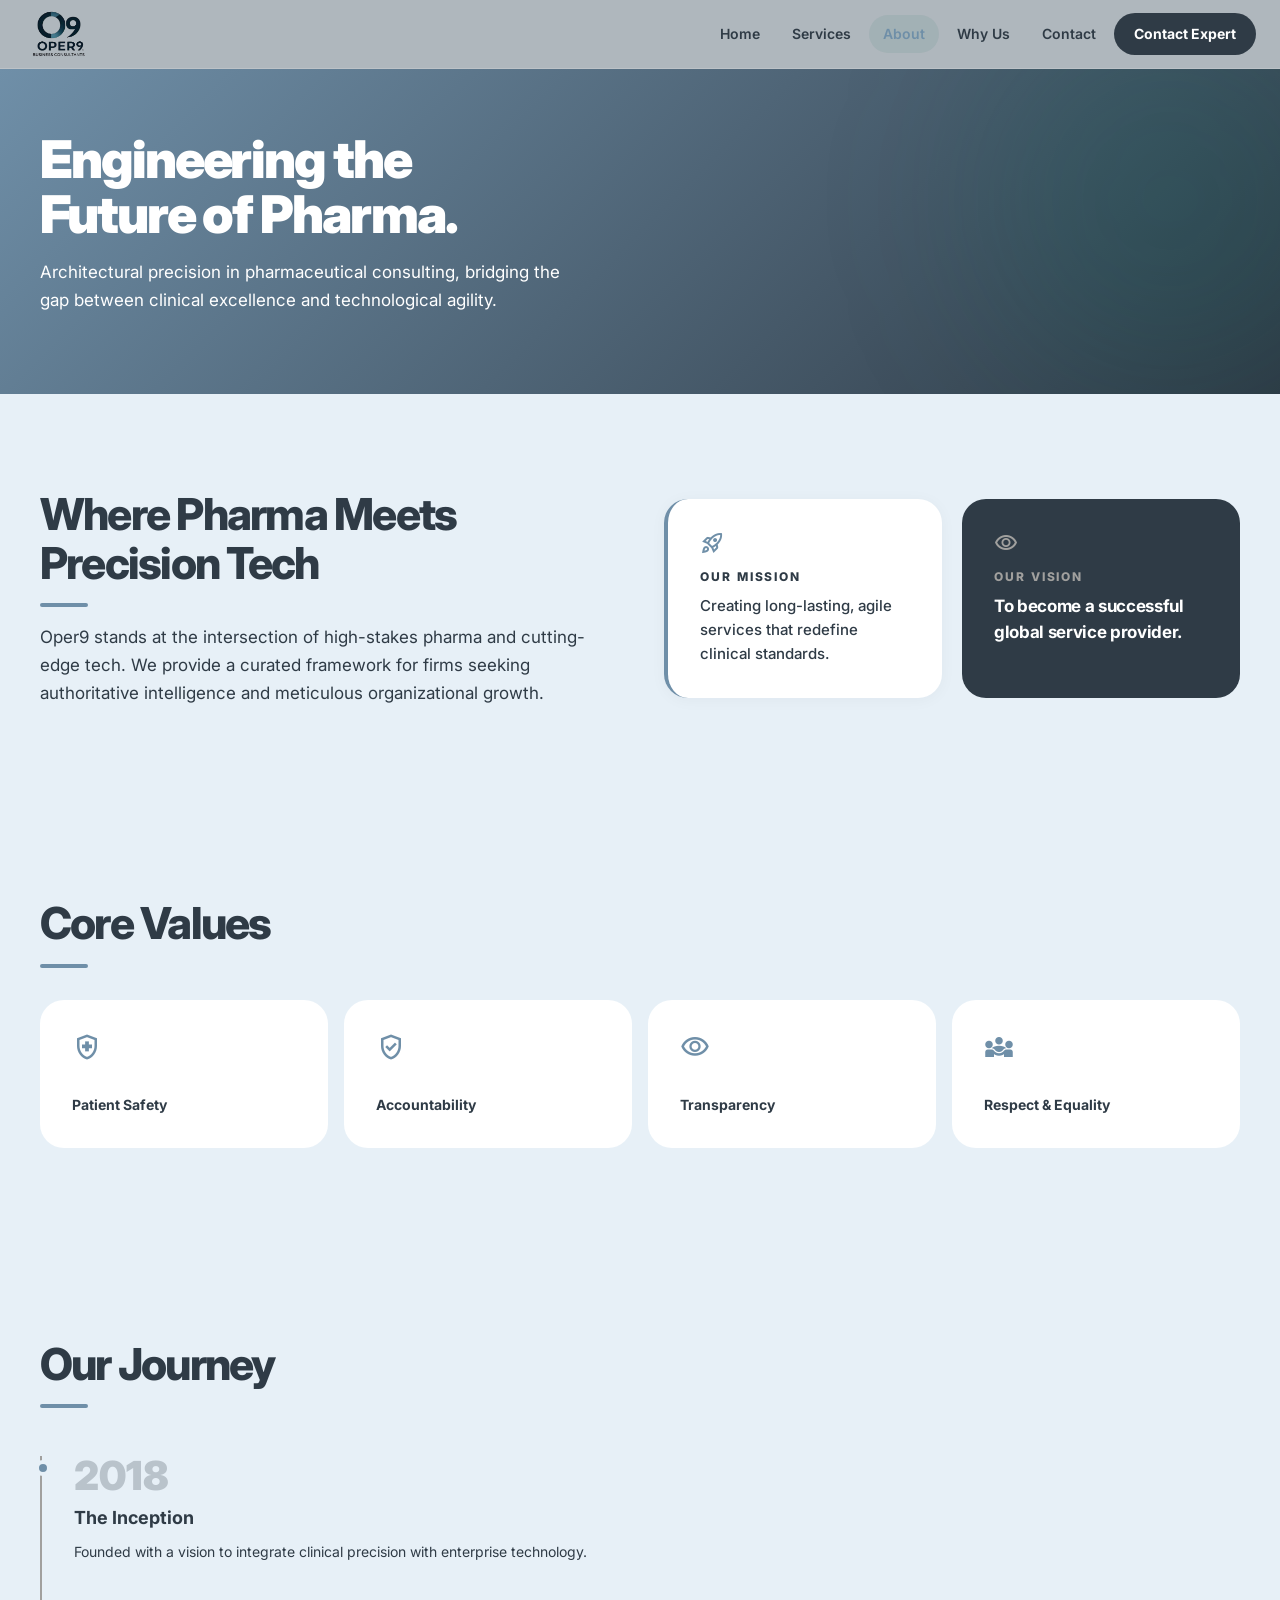
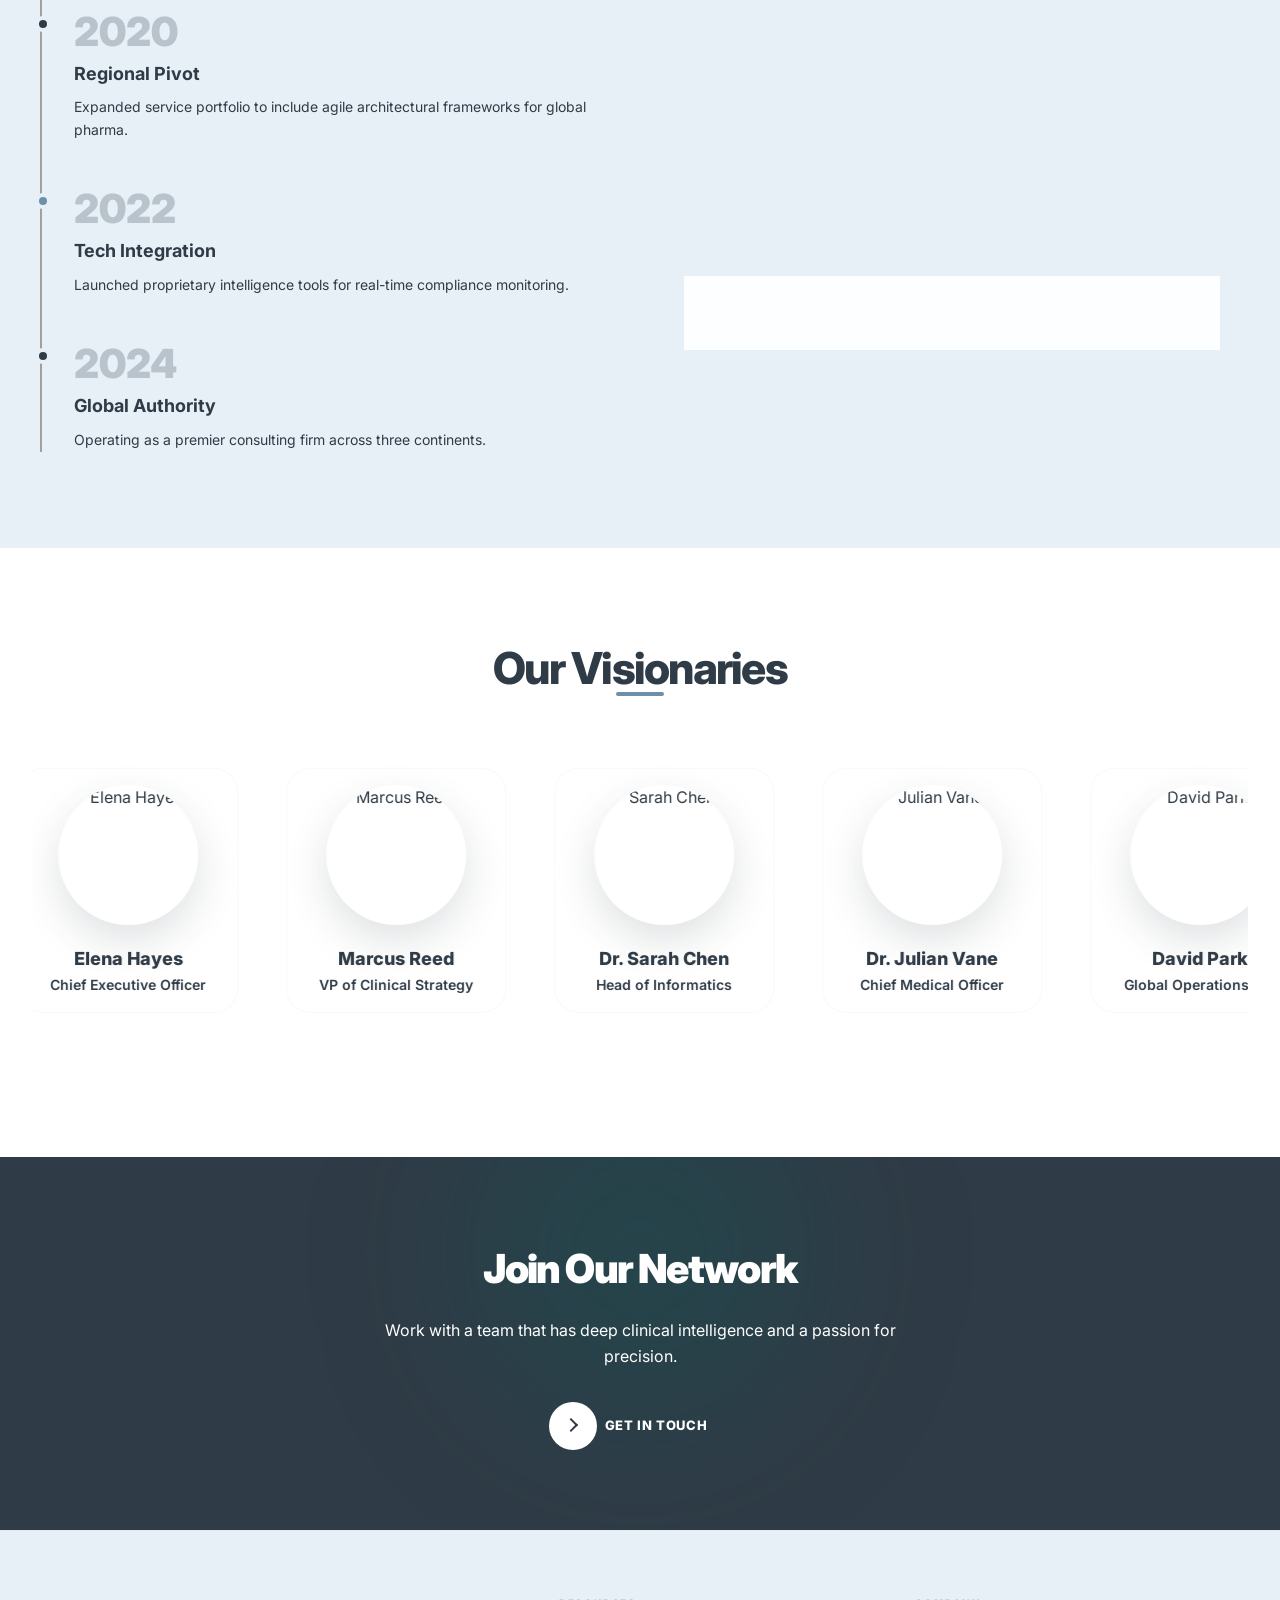
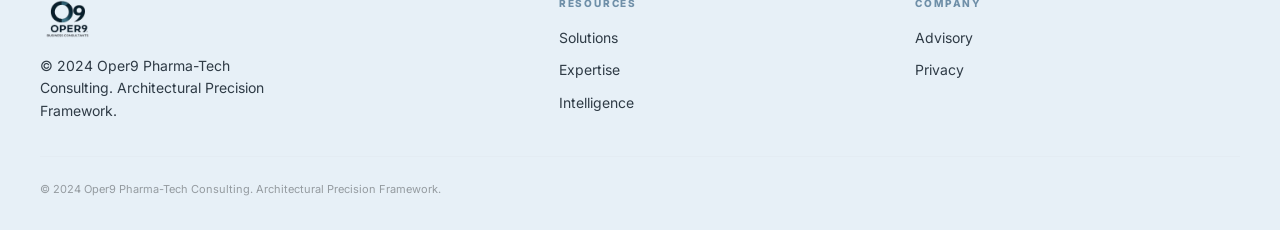
==== commit a143f920: "Hardware-accelerated sub-pixel smooth marquee with custom drag support" ====
--- a/about.html
+++ b/about.html
@@ -197,85 +197,33 @@
       </div>
       
       <div class="interactive-marquee reveal reveal-delay-1" id="visionary-marquee">
-        <!-- SET 1 (Left Buffer) -->
-        <div class="visionary-card" aria-hidden="true">
-          <img src="https://ui-avatars.com/api/?name=E+H&background=2f3b46&color=fff&size=140&bold=true" alt="Elena Hayes" style="border-radius:50%;width:140px;height:140px;margin-bottom:1.25rem;"/>
-          <h4 style="color:var(--primary);font-weight:800;font-size:1.125rem;">Elena Hayes</h4>
-          <p style="font-size:0.875rem;color:var(--on-surface-variant);font-weight:600;">Chief Executive Officer</p>
-        </div>
-        <div class="visionary-card" aria-hidden="true">
-          <img src="https://ui-avatars.com/api/?name=M+R&background=6f8fa8&color=fff&size=140&bold=true" alt="Marcus Reed" style="border-radius:50%;width:140px;height:140px;margin-bottom:1.25rem;"/>
-          <h4 style="color:var(--primary);font-weight:800;font-size:1.125rem;">Marcus Reed</h4>
-          <p style="font-size:0.875rem;color:var(--on-surface-variant);font-weight:600;">VP of Clinical Strategy</p>
-        </div>
-        <div class="visionary-card" aria-hidden="true">
-          <img src="https://ui-avatars.com/api/?name=S+C&background=1c232a&color=fff&size=140&bold=true" alt="Sarah Chen" style="border-radius:50%;width:140px;height:140px;margin-bottom:1.25rem;"/>
-          <h4 style="color:var(--primary);font-weight:800;font-size:1.125rem;">Dr. Sarah Chen</h4>
-          <p style="font-size:0.875rem;color:var(--on-surface-variant);font-weight:600;">Head of Informatics</p>
-        </div>
-        <div class="visionary-card" aria-hidden="true">
-          <img src="https://ui-avatars.com/api/?name=J+V&background=2f3b46&color=fff&size=140&bold=true" alt="Julian Vane" style="border-radius:50%;width:140px;height:140px;margin-bottom:1.25rem;"/>
-          <h4 style="color:var(--primary);font-weight:800;font-size:1.125rem;">Dr. Julian Vane</h4>
-          <p style="font-size:0.875rem;color:var(--on-surface-variant);font-weight:600;">Chief Medical Officer</p>
-        </div>
-        <div class="visionary-card" aria-hidden="true">
-          <img src="https://ui-avatars.com/api/?name=D+P&background=6f8fa8&color=fff&size=140&bold=true" alt="David Park" style="border-radius:50%;width:140px;height:140px;margin-bottom:1.25rem;"/>
-          <h4 style="color:var(--primary);font-weight:800;font-size:1.125rem;">David Park</h4>
-          <p style="font-size:0.875rem;color:var(--on-surface-variant);font-weight:600;">Global Operations Dir.</p>
-        </div>
-
-        <!-- SET 2 (Main Visible) -->
-        <div class="visionary-card">
-          <img src="https://ui-avatars.com/api/?name=E+H&background=2f3b46&color=fff&size=140&bold=true" alt="Elena Hayes" style="border-radius:50%;width:140px;height:140px;margin-bottom:1.25rem;"/>
-          <h4 style="color:var(--primary);font-weight:800;font-size:1.125rem;">Elena Hayes</h4>
-          <p style="font-size:0.875rem;color:var(--on-surface-variant);font-weight:600;">Chief Executive Officer</p>
-        </div>
-        <div class="visionary-card">
-          <img src="https://ui-avatars.com/api/?name=M+R&background=6f8fa8&color=fff&size=140&bold=true" alt="Marcus Reed" style="border-radius:50%;width:140px;height:140px;margin-bottom:1.25rem;"/>
-          <h4 style="color:var(--primary);font-weight:800;font-size:1.125rem;">Marcus Reed</h4>
-          <p style="font-size:0.875rem;color:var(--on-surface-variant);font-weight:600;">VP of Clinical Strategy</p>
-        </div>
-        <div class="visionary-card">
-          <img src="https://ui-avatars.com/api/?name=S+C&background=1c232a&color=fff&size=140&bold=true" alt="Sarah Chen" style="border-radius:50%;width:140px;height:140px;margin-bottom:1.25rem;"/>
-          <h4 style="color:var(--primary);font-weight:800;font-size:1.125rem;">Dr. Sarah Chen</h4>
-          <p style="font-size:0.875rem;color:var(--on-surface-variant);font-weight:600;">Head of Informatics</p>
-        </div>
-        <div class="visionary-card">
-          <img src="https://ui-avatars.com/api/?name=J+V&background=2f3b46&color=fff&size=140&bold=true" alt="Julian Vane" style="border-radius:50%;width:140px;height:140px;margin-bottom:1.25rem;"/>
-          <h4 style="color:var(--primary);font-weight:800;font-size:1.125rem;">Dr. Julian Vane</h4>
-          <p style="font-size:0.875rem;color:var(--on-surface-variant);font-weight:600;">Chief Medical Officer</p>
-        </div>
-        <div class="visionary-card">
-          <img src="https://ui-avatars.com/api/?name=D+P&background=6f8fa8&color=fff&size=140&bold=true" alt="David Park" style="border-radius:50%;width:140px;height:140px;margin-bottom:1.25rem;"/>
-          <h4 style="color:var(--primary);font-weight:800;font-size:1.125rem;">David Park</h4>
-          <p style="font-size:0.875rem;color:var(--on-surface-variant);font-weight:600;">Global Operations Dir.</p>
-        </div>
-
-        <!-- SET 3 (Right Buffer) -->
-        <div class="visionary-card" aria-hidden="true">
-          <img src="https://ui-avatars.com/api/?name=E+H&background=2f3b46&color=fff&size=140&bold=true" alt="Elena Hayes" style="border-radius:50%;width:140px;height:140px;margin-bottom:1.25rem;"/>
-          <h4 style="color:var(--primary);font-weight:800;font-size:1.125rem;">Elena Hayes</h4>
-          <p style="font-size:0.875rem;color:var(--on-surface-variant);font-weight:600;">Chief Executive Officer</p>
-        </div>
-        <div class="visionary-card" aria-hidden="true">
-          <img src="https://ui-avatars.com/api/?name=M+R&background=6f8fa8&color=fff&size=140&bold=true" alt="Marcus Reed" style="border-radius:50%;width:140px;height:140px;margin-bottom:1.25rem;"/>
-          <h4 style="color:var(--primary);font-weight:800;font-size:1.125rem;">Marcus Reed</h4>
-          <p style="font-size:0.875rem;color:var(--on-surface-variant);font-weight:600;">VP of Clinical Strategy</p>
-        </div>
-        <div class="visionary-card" aria-hidden="true">
-          <img src="https://ui-avatars.com/api/?name=S+C&background=1c232a&color=fff&size=140&bold=true" alt="Sarah Chen" style="border-radius:50%;width:140px;height:140px;margin-bottom:1.25rem;"/>
-          <h4 style="color:var(--primary);font-weight:800;font-size:1.125rem;">Dr. Sarah Chen</h4>
-          <p style="font-size:0.875rem;color:var(--on-surface-variant);font-weight:600;">Head of Informatics</p>
-        </div>
-        <div class="visionary-card" aria-hidden="true">
-          <img src="https://ui-avatars.com/api/?name=J+V&background=2f3b46&color=fff&size=140&bold=true" alt="Julian Vane" style="border-radius:50%;width:140px;height:140px;margin-bottom:1.25rem;"/>
-          <h4 style="color:var(--primary);font-weight:800;font-size:1.125rem;">Dr. Julian Vane</h4>
-          <p style="font-size:0.875rem;color:var(--on-surface-variant);font-weight:600;">Chief Medical Officer</p>
-        </div>
-        <div class="visionary-card" aria-hidden="true">
-          <img src="https://ui-avatars.com/api/?name=D+P&background=6f8fa8&color=fff&size=140&bold=true" alt="David Park" style="border-radius:50%;width:140px;height:140px;margin-bottom:1.25rem;"/>
-          <h4 style="color:var(--primary);font-weight:800;font-size:1.125rem;">David Park</h4>
-          <p style="font-size:0.875rem;color:var(--on-surface-variant);font-weight:600;">Global Operations Dir.</p>
+        <div class="marquee-track" id="marquee-track">
+          <!-- The core set of visionaries (JS will clone these 30x for a massive track) -->
+          <div class="visionary-card">
+            <img src="https://ui-avatars.com/api/?name=E+H&background=2f3b46&color=fff&size=140&bold=true" alt="Elena Hayes" style="border-radius:50%;width:140px;height:140px;margin-bottom:1.25rem;"/>
+            <h4 style="color:var(--primary);font-weight:800;font-size:1.125rem;">Elena Hayes</h4>
+            <p style="font-size:0.875rem;color:var(--on-surface-variant);font-weight:600;">Chief Executive Officer</p>
+          </div>
+          <div class="visionary-card">
+            <img src="https://ui-avatars.com/api/?name=M+R&background=6f8fa8&color=fff&size=140&bold=true" alt="Marcus Reed" style="border-radius:50%;width:140px;height:140px;margin-bottom:1.25rem;"/>
+            <h4 style="color:var(--primary);font-weight:800;font-size:1.125rem;">Marcus Reed</h4>
+            <p style="font-size:0.875rem;color:var(--on-surface-variant);font-weight:600;">VP of Clinical Strategy</p>
+          </div>
+          <div class="visionary-card">
+            <img src="https://ui-avatars.com/api/?name=S+C&background=1c232a&color=fff&size=140&bold=true" alt="Sarah Chen" style="border-radius:50%;width:140px;height:140px;margin-bottom:1.25rem;"/>
+            <h4 style="color:var(--primary);font-weight:800;font-size:1.125rem;">Dr. Sarah Chen</h4>
+            <p style="font-size:0.875rem;color:var(--on-surface-variant);font-weight:600;">Head of Informatics</p>
+          </div>
+          <div class="visionary-card">
+            <img src="https://ui-avatars.com/api/?name=J+V&background=2f3b46&color=fff&size=140&bold=true" alt="Julian Vane" style="border-radius:50%;width:140px;height:140px;margin-bottom:1.25rem;"/>
+            <h4 style="color:var(--primary);font-weight:800;font-size:1.125rem;">Dr. Julian Vane</h4>
+            <p style="font-size:0.875rem;color:var(--on-surface-variant);font-weight:600;">Chief Medical Officer</p>
+          </div>
+          <div class="visionary-card">
+            <img src="https://ui-avatars.com/api/?name=D+P&background=6f8fa8&color=fff&size=140&bold=true" alt="David Park" style="border-radius:50%;width:140px;height:140px;margin-bottom:1.25rem;"/>
+            <h4 style="color:var(--primary);font-weight:800;font-size:1.125rem;">David Park</h4>
+            <p style="font-size:0.875rem;color:var(--on-surface-variant);font-weight:600;">Global Operations Dir.</p>
+          </div>
         </div>
       </div>
     </div>
--- a/styles.css
+++ b/styles.css
@@ -120,23 +120,25 @@
 
 /* Interactive Marquee */
 .interactive-marquee {
+  width: 100%;
+  overflow: hidden;
+  position: relative;
+  padding: 1rem 0 3rem;
+  cursor: grab;
+  user-select: none; /* prevent text selection during drag */
+  touch-action: none; /* prevent native touch scroll */
+}
+.interactive-marquee:active { cursor: grabbing; }
+
+.marquee-track {
   display: flex;
   gap: 3rem;
-  overflow-x: auto;
-  padding: 1rem 0 3rem;
-  margin: 0 -1.5rem;
-  padding-left: 1.5rem;
-  padding-right: 1.5rem;
-  scrollbar-width: none;
-  scroll-snap-type: x mandatory;
-  -webkit-overflow-scrolling: touch;
-  scroll-behavior: auto; /* Required for JS smooth scroll */
-}
-.interactive-marquee::-webkit-scrollbar { display: none; }
-
-.interactive-marquee .visionary-card {
+  width: max-content;
+  will-change: transform;
+}
+
+.visionary-card {
   min-width: 260px;
-  scroll-snap-align: center;
   flex-shrink: 0;
   text-align: center;
   background: var(--surface-container-lowest);
@@ -146,7 +148,7 @@
   transition: transform 0.25s var(--transition-quint), box-shadow 0.25s ease;
 }
 
-.interactive-marquee .visionary-card:hover {
+.visionary-card:hover {
   transform: translateY(-8px);
   box-shadow: 0 16px 40px rgba(0, 38, 63, 0.08);
 }
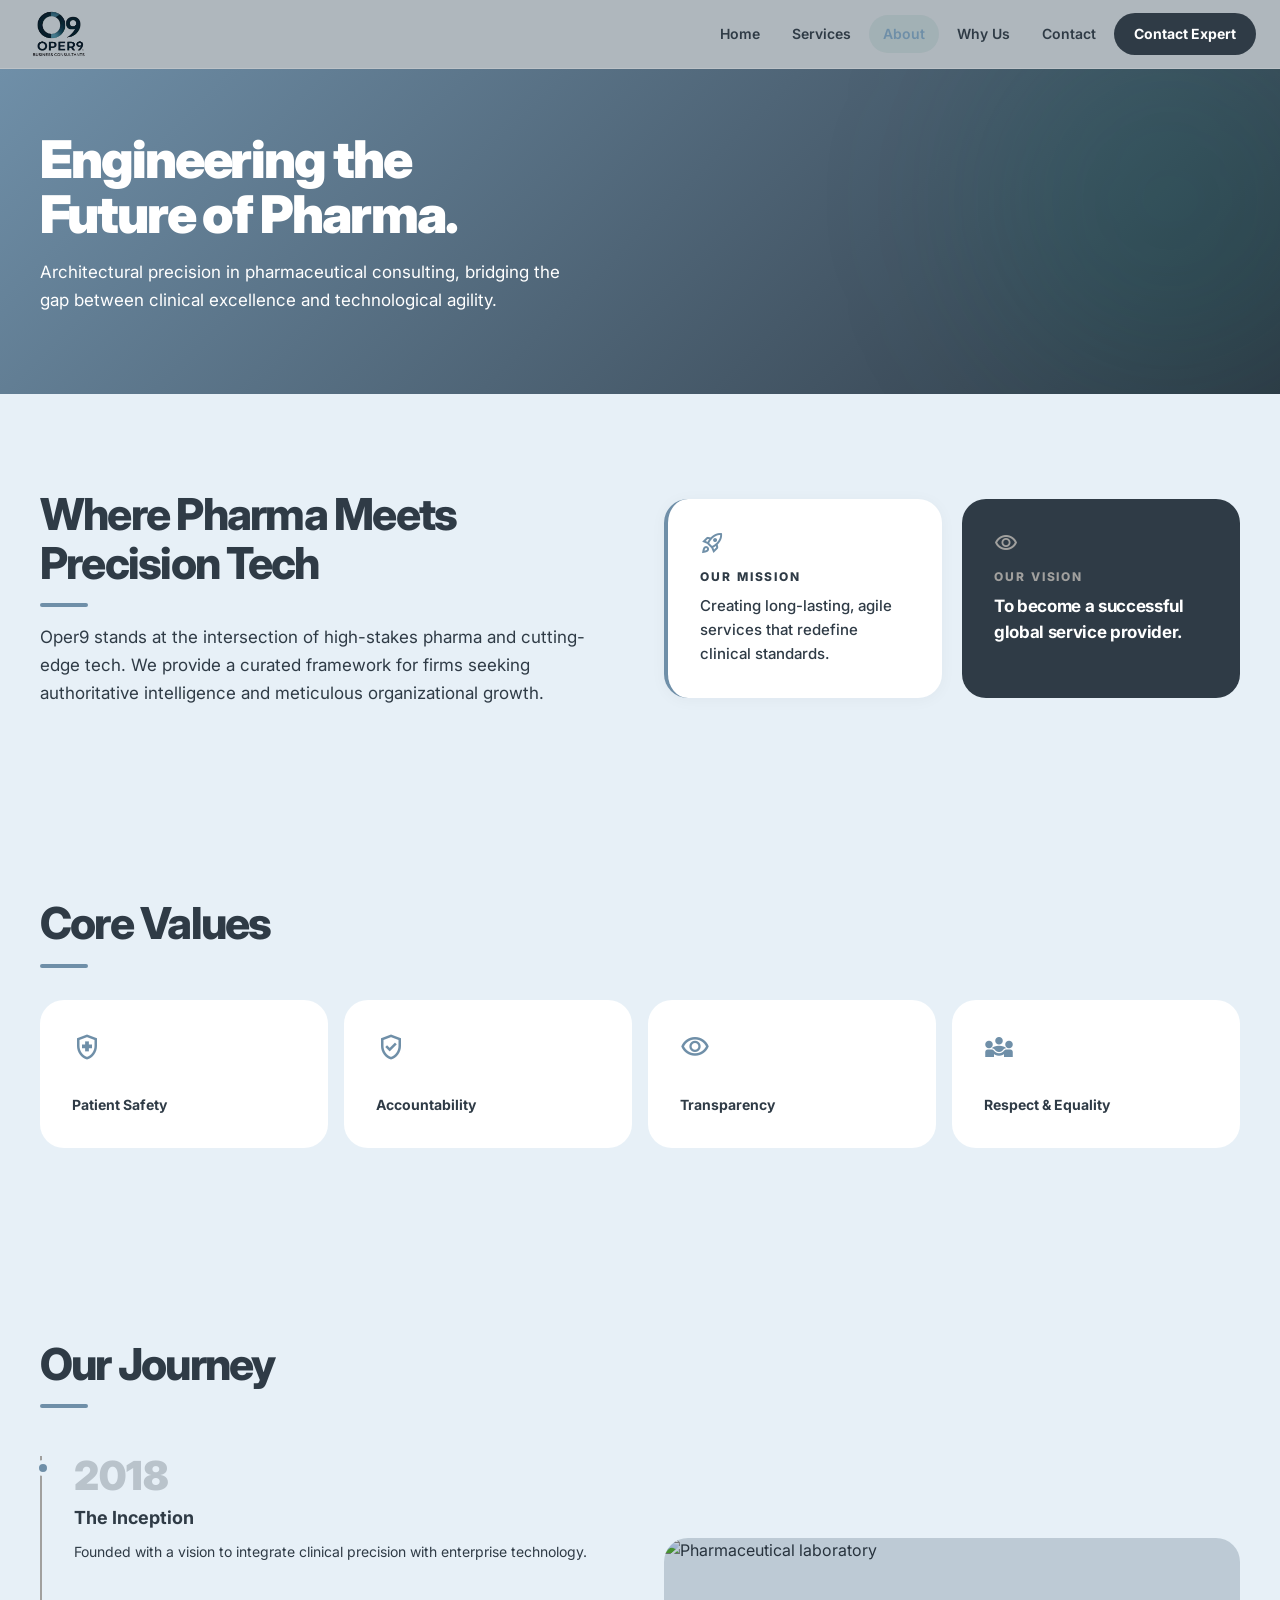
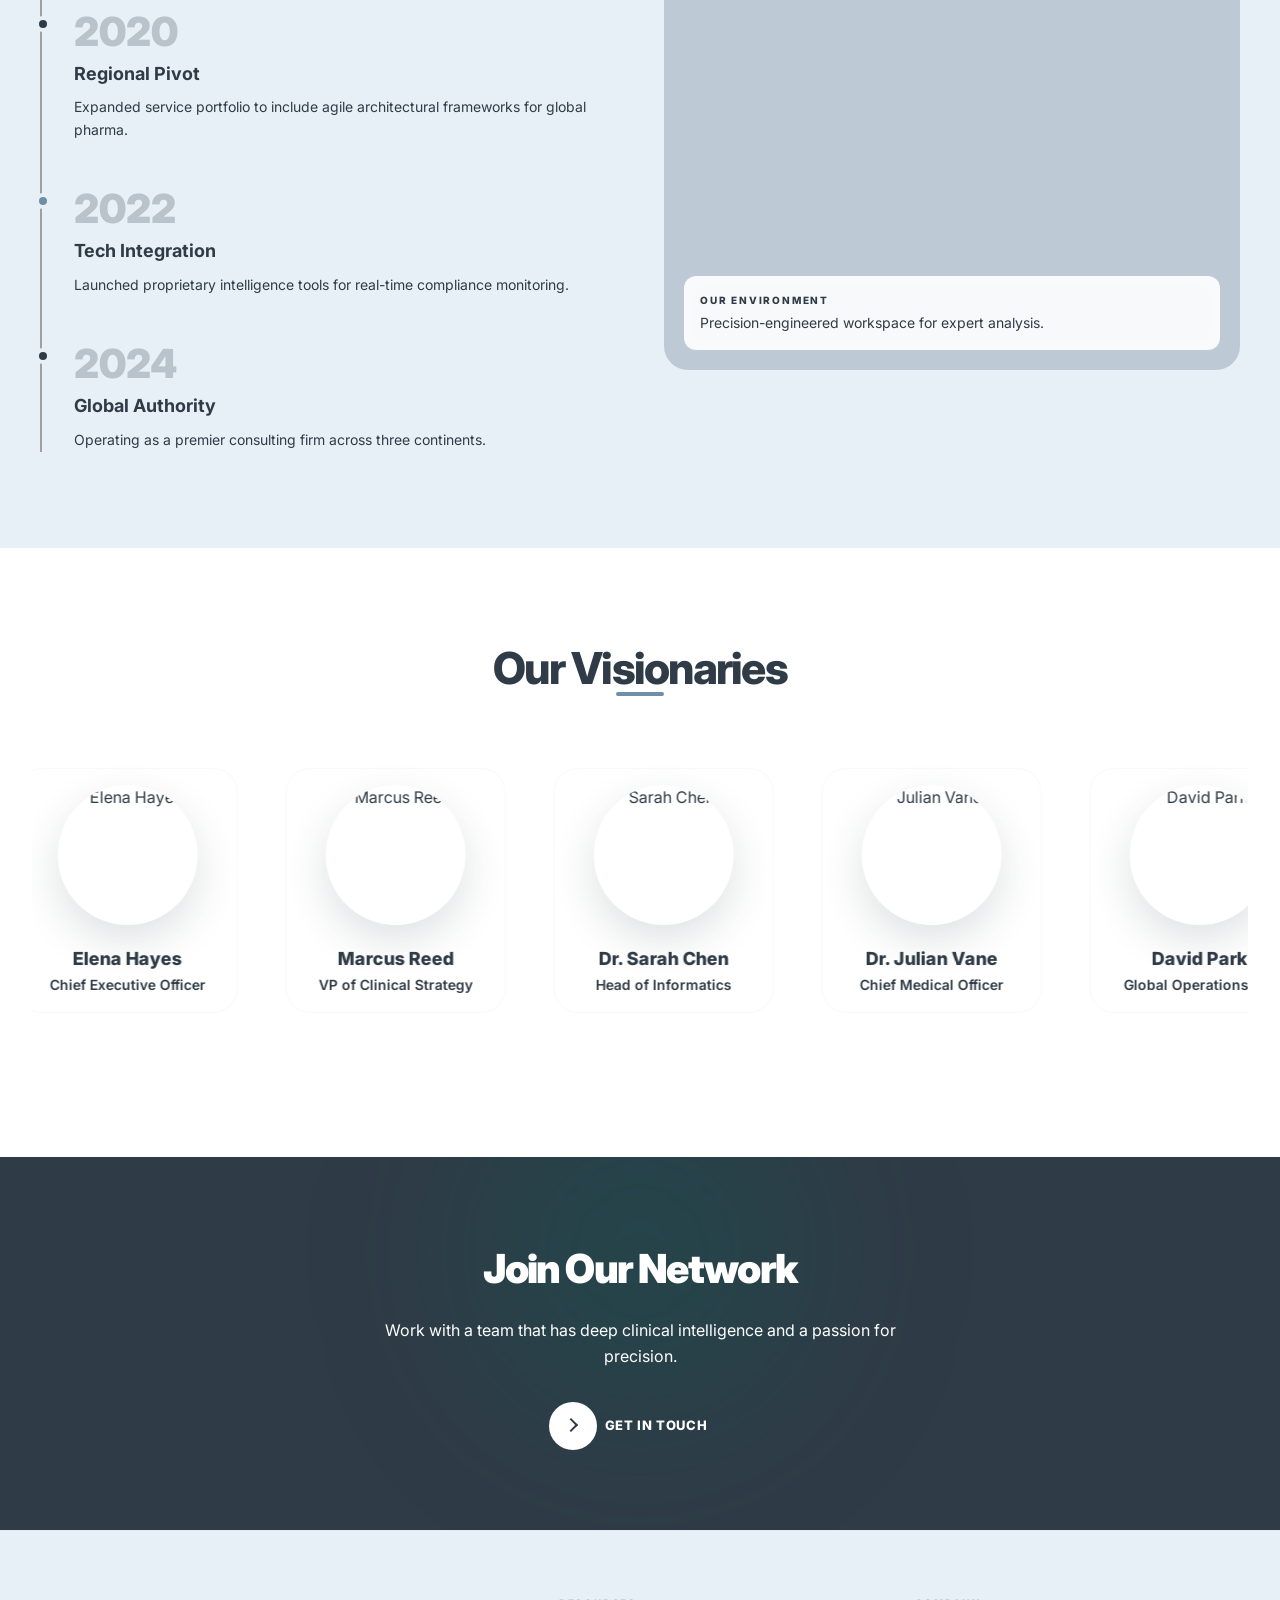
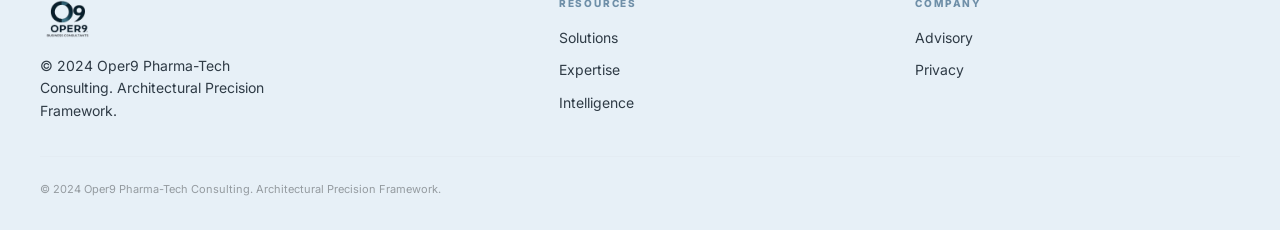
==== commit b9d1d101: "Rename main.js to app.js and update HTML references to force refresh" ====
--- a/about.html
+++ b/about.html
@@ -288,6 +288,6 @@
 </nav>
 <a href="contact.html" class="fab"><span class="material-symbols-outlined">chat</span></a>
 <div class="bottom-nav-spacer"></div>
-<script src="main.js"></script>
+<script src="app.js?v=final"></script>
 </body>
 </html>
--- a/styles.css
+++ b/styles.css
@@ -4,6 +4,11 @@
 
 @import url('https://fonts.googleapis.com/css2?family=Inter:wght@300;400;500;600;700;800;900&display=swap');
 @import url('https://fonts.googleapis.com/css2?family=Material+Symbols+Outlined:wght,FILL@100..700,0..1&display=swap');
+
+@keyframes fadeIn {
+  from { opacity: 0; transform: translateY(10px); }
+  to { opacity: 1; transform: translateY(0); }
+}
 
 /* ---------- CSS Custom Properties ---------- */
 :root {
@@ -411,18 +416,18 @@
   color: var(--on-primary);
   box-shadow: 0 4px 16px rgba(0, 38, 63, 0.2);
 }
-.btn-primary:hover { opacity: 0.92; box-shadow: 0 8px 24px rgba(0, 38, 63, 0.28); }
+.btn-primary:hover, .btn-primary.play-hover { opacity: 0.92; box-shadow: 0 8px 24px rgba(0, 38, 63, 0.28); }
 .btn-secondary {
   background: var(--secondary);
   color: var(--on-secondary);
 }
-.btn-secondary:hover { opacity: 0.9; }
+.btn-secondary:hover, .btn-secondary.play-hover { opacity: 0.9; }
 .btn-outline {
   background: transparent;
   color: var(--on-primary);
   border: 2px solid rgba(255,255,255,0.35);
 }
-.btn-outline:hover { background: rgba(255,255,255,0.1); }
+.btn-outline:hover, .btn-outline.play-hover { background: rgba(255,255,255,0.1); }
 .btn-full { width: 100%; }
 
 /* ---------- Animated Uiverse CTA ---------- */
@@ -501,16 +506,16 @@
  font-size: 0.8125rem;
 }
 
-.animated-cta:hover .circle {
+.animated-cta:hover .circle, .animated-cta.play-hover .circle {
  width: 100%;
 }
 
-.animated-cta:hover .circle .icon.arrow {
+.animated-cta:hover .circle .icon.arrow, .animated-cta.play-hover .circle .icon.arrow {
  background: var(--on-primary);
  transform: translate(1rem, 0);
 }
 
-.animated-cta:hover .button-text {
+.animated-cta:hover .button-text, .animated-cta.play-hover .button-text {
  color: var(--on-primary);
 }
 
@@ -530,11 +535,41 @@
 .animated-cta-reversed .button-text {
   color: var(--on-primary);
 }
-.animated-cta-reversed:hover .circle .icon.arrow {
+.animated-cta-reversed:hover .circle .icon.arrow, .animated-cta-reversed.play-hover .circle .icon.arrow {
   background: var(--primary);
 }
-.animated-cta-reversed:hover .button-text {
+.animated-cta-reversed:hover .button-text, .animated-cta-reversed.play-hover .button-text {
   color: var(--primary);
+}
+
+/* Success State for Form Submission */
+.animated-cta.is-sent .circle {
+  width: 100% !important;
+  background: #2e7d32 !important; /* Material Success Green */
+}
+.animated-cta.is-sent .button-text {
+  color: #fff !important;
+  margin-left: 3.5rem !important;
+}
+.animated-cta.is-sent .circle .icon.arrow {
+  display: none;
+}
+.animated-cta.is-sent .circle .icon.check {
+  display: block;
+}
+.animated-cta .circle .icon.check {
+  display: none;
+  font-family: 'Material Symbols Outlined';
+  position: absolute;
+  top: 50%;
+  left: 50%;
+  transform: translate(-50%, -50%);
+  color: var(--on-primary);
+  font-weight: 900;
+  font-size: 1.5rem;
+}
+.animated-cta .circle .icon.check::after {
+  content: "check";
 }
 
 /* ---------- Section Wrappers ---------- */
@@ -578,7 +613,7 @@
   transition: transform 0.25s var(--transition-quint), box-shadow 0.25s ease;
   overflow: hidden;
 }
-.card:hover {
+.card:hover, .card.play-hover {
   transform: translateY(-4px);
   box-shadow: 0 16px 40px rgba(0, 38, 63, 0.08);
 }
@@ -615,12 +650,12 @@
   transition: opacity 0.3s ease;
 }
 
-.card-glow-wrapper:hover {
+.card-glow-wrapper:hover, .card-glow-wrapper.play-hover {
   transform: translateY(-5px);
   box-shadow: 0 20px 48px rgba(0, 38, 63, 0.15);
 }
 
-.card-glow-wrapper:hover::before {
+.card-glow-wrapper:hover::before, .card-glow-wrapper.play-hover::before {
   opacity: 1; /* Brightens on hover */
 }
 
@@ -806,7 +841,7 @@
 }
 .form-input, .form-textarea {
   width: 100%;
-  background: var(--surface-container-high);
+  background: #ffffff;
   border: 0;
   border-bottom: 2px solid transparent;
   border-radius: 0.5rem 0.5rem 0 0;
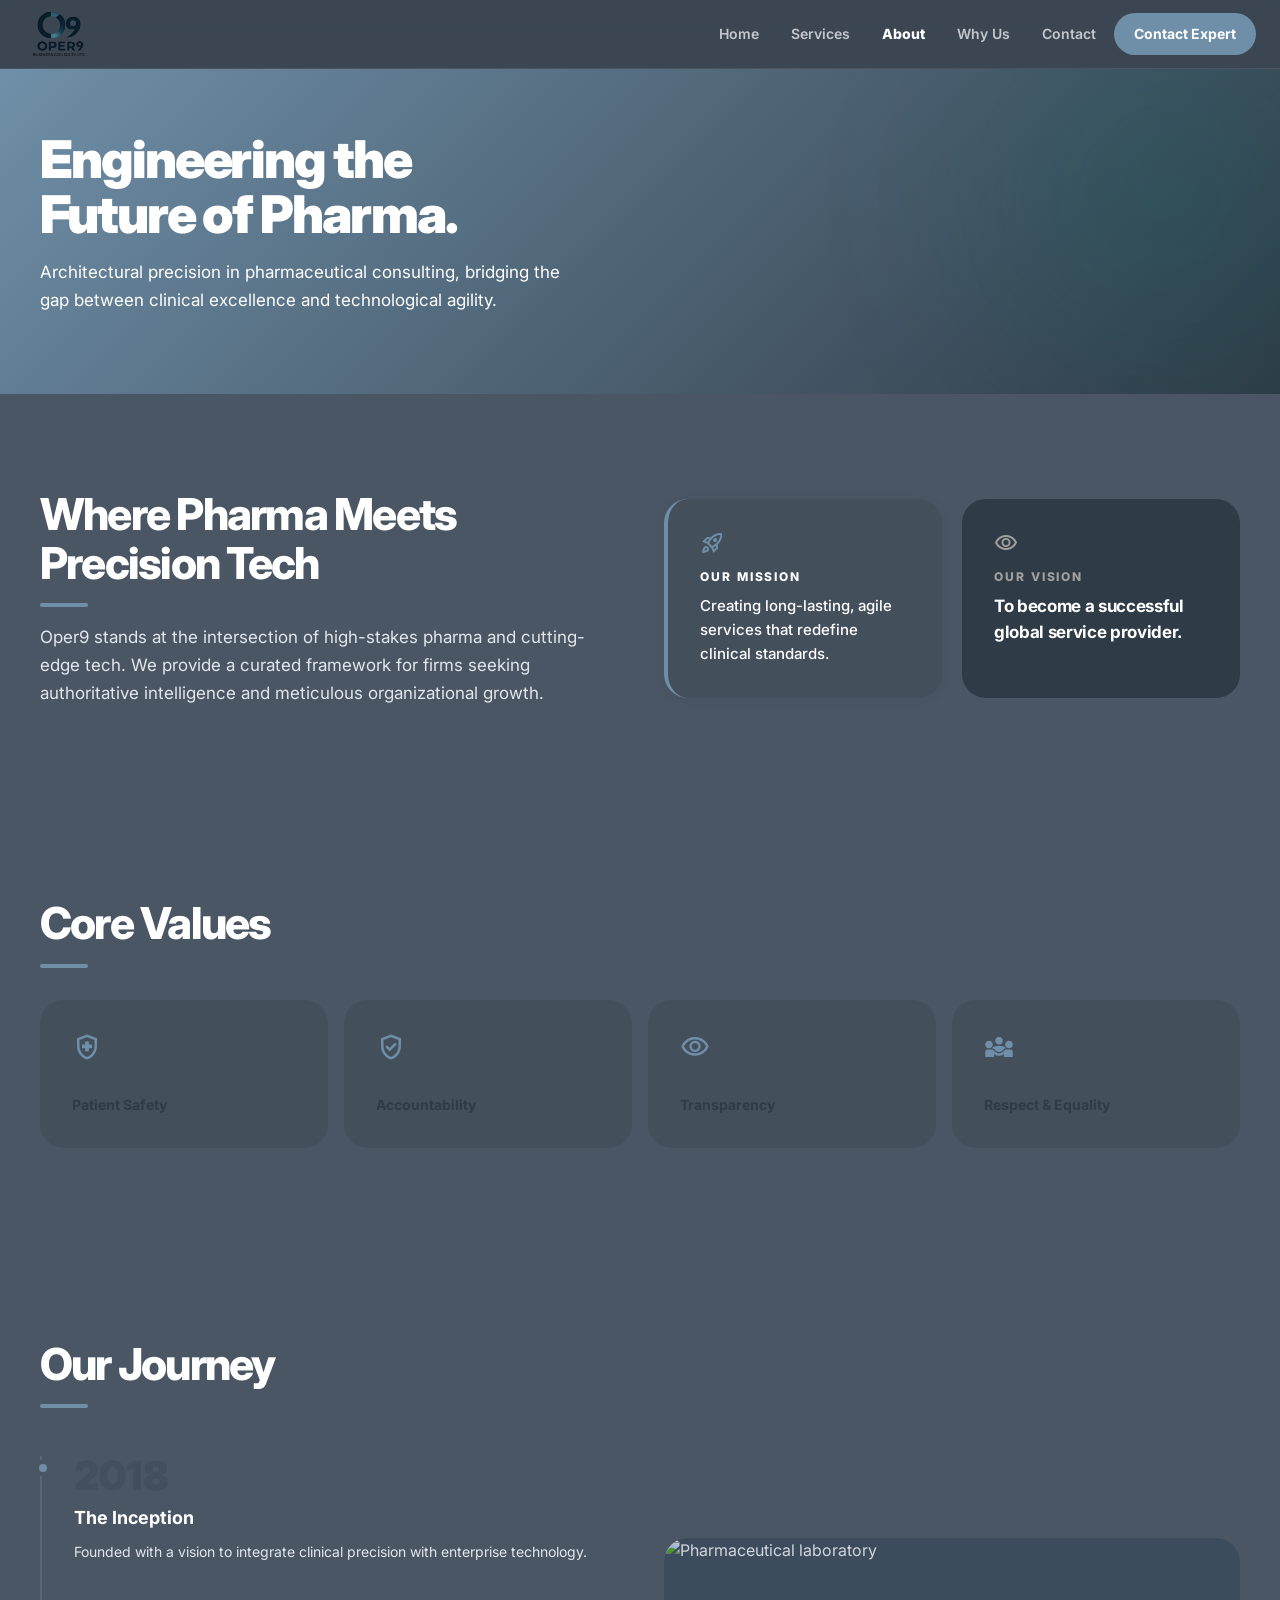
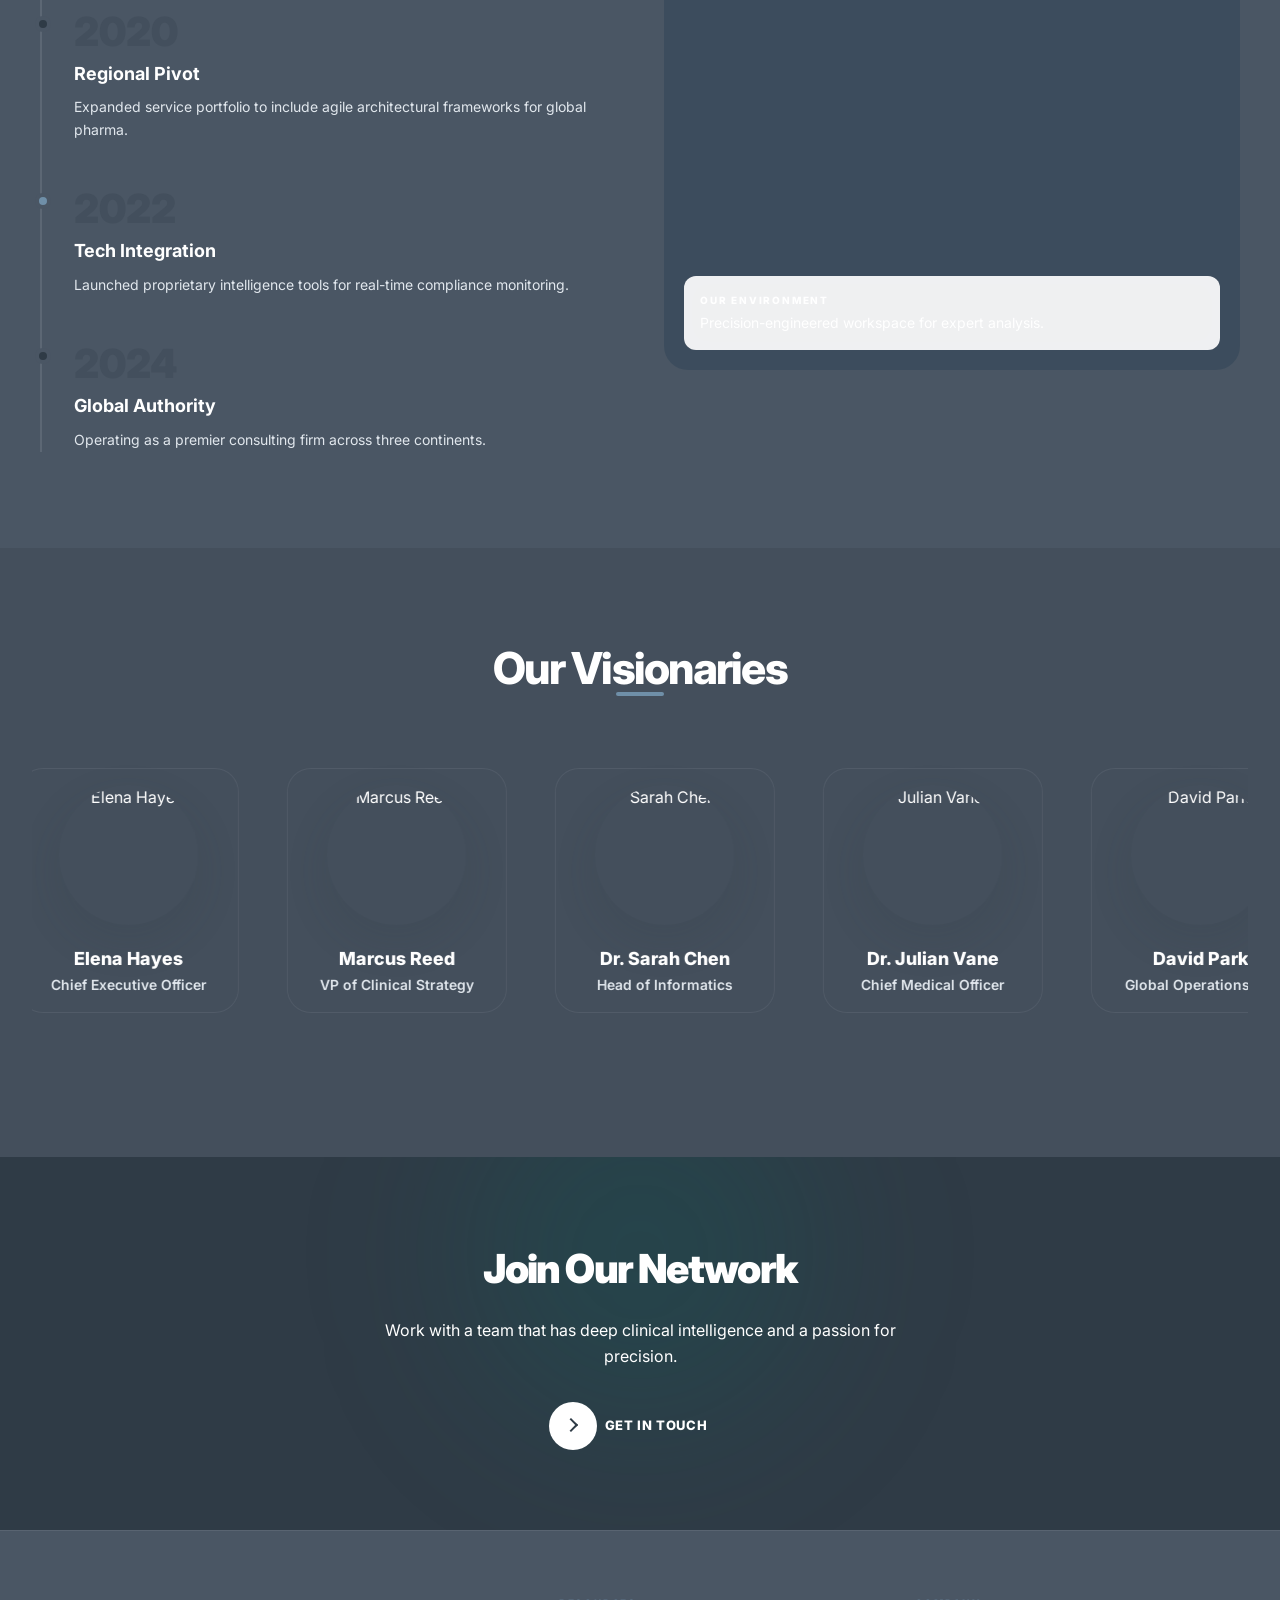
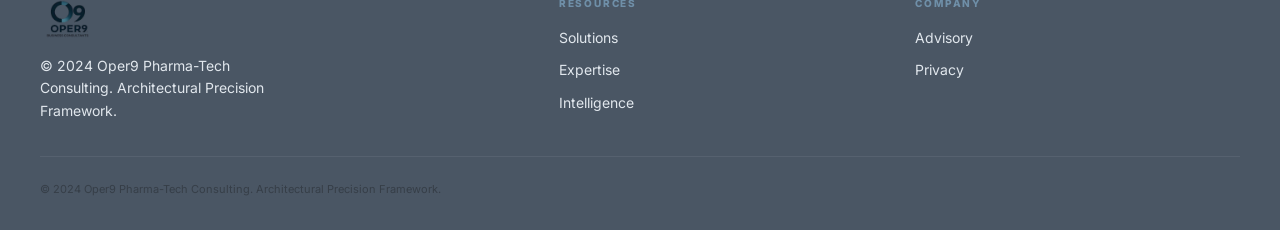
==== commit d51ebaaa: "style: final global cleanup of dark inline styles" ====
--- a/about.html
+++ b/about.html
@@ -96,7 +96,7 @@
         <div class="mission-vision-grid reveal reveal-delay-2">
           <div style="padding:2rem;background:var(--surface-container-lowest);border-radius:var(--radius-xl);border-left:4px solid var(--secondary);box-shadow:0 2px 16px rgba(0,38,63,0.04);">
             <span class="material-symbols-outlined" style="color:var(--secondary);font-size:1.5rem;margin-bottom:0.75rem;display:block;">rocket_launch</span>
-            <h3 style="font-size:0.75rem;font-weight:800;text-transform:uppercase;letter-spacing:0.16em;color:var(--primary);margin-bottom:0.5rem;">Our Mission</h3>
+            <h3 style="font-size:0.75rem;font-weight:800;text-transform:uppercase;letter-spacing:0.16em;margin-bottom:0.5rem;">Our Mission</h3>
             <p style="font-size:0.9375rem;color:var(--on-surface);font-weight:500;line-height:1.6;">Creating long-lasting, agile services that redefine clinical standards.</p>
           </div>
           <div style="padding:2rem;background:var(--primary);border-radius:var(--radius-xl);">
@@ -177,7 +177,7 @@
             <div style="position:absolute;inset:0;background:rgba(0,38,63,0.18);mix-blend-mode:multiply;"></div>
             <div style="position:absolute;bottom:1.25rem;left:1.25rem;right:1.25rem;">
               <div style="background:rgba(255,255,255,0.92);backdrop-filter:blur(12px);-webkit-backdrop-filter:blur(12px);border-radius:0.75rem;padding:1rem;">
-                <p style="font-size:0.625rem;font-weight:800;text-transform:uppercase;letter-spacing:0.18em;color:var(--primary);margin-bottom:0.25rem;">Our Environment</p>
+                <p style="font-size:0.625rem;font-weight:800;text-transform:uppercase;letter-spacing:0.18em;margin-bottom:0.25rem;">Our Environment</p>
                 <p style="font-size:0.875rem;color:var(--on-surface);">Precision-engineered workspace for expert analysis.</p>
               </div>
             </div>
@@ -201,27 +201,27 @@
           <!-- The core set of visionaries (JS will clone these 30x for a massive track) -->
           <div class="visionary-card">
             <img src="https://ui-avatars.com/api/?name=E+H&background=2f3b46&color=fff&size=140&bold=true" alt="Elena Hayes" style="border-radius:50%;width:140px;height:140px;margin-bottom:1.25rem;"/>
-            <h4 style="color:var(--primary);font-weight:800;font-size:1.125rem;">Elena Hayes</h4>
+            <h4 style="font-weight:800;font-size:1.125rem;">Elena Hayes</h4>
             <p style="font-size:0.875rem;color:var(--on-surface-variant);font-weight:600;">Chief Executive Officer</p>
           </div>
           <div class="visionary-card">
             <img src="https://ui-avatars.com/api/?name=M+R&background=6f8fa8&color=fff&size=140&bold=true" alt="Marcus Reed" style="border-radius:50%;width:140px;height:140px;margin-bottom:1.25rem;"/>
-            <h4 style="color:var(--primary);font-weight:800;font-size:1.125rem;">Marcus Reed</h4>
+            <h4 style="font-weight:800;font-size:1.125rem;">Marcus Reed</h4>
             <p style="font-size:0.875rem;color:var(--on-surface-variant);font-weight:600;">VP of Clinical Strategy</p>
           </div>
           <div class="visionary-card">
             <img src="https://ui-avatars.com/api/?name=S+C&background=1c232a&color=fff&size=140&bold=true" alt="Sarah Chen" style="border-radius:50%;width:140px;height:140px;margin-bottom:1.25rem;"/>
-            <h4 style="color:var(--primary);font-weight:800;font-size:1.125rem;">Dr. Sarah Chen</h4>
+            <h4 style="font-weight:800;font-size:1.125rem;">Dr. Sarah Chen</h4>
             <p style="font-size:0.875rem;color:var(--on-surface-variant);font-weight:600;">Head of Informatics</p>
           </div>
           <div class="visionary-card">
             <img src="https://ui-avatars.com/api/?name=J+V&background=2f3b46&color=fff&size=140&bold=true" alt="Julian Vane" style="border-radius:50%;width:140px;height:140px;margin-bottom:1.25rem;"/>
-            <h4 style="color:var(--primary);font-weight:800;font-size:1.125rem;">Dr. Julian Vane</h4>
+            <h4 style="font-weight:800;font-size:1.125rem;">Dr. Julian Vane</h4>
             <p style="font-size:0.875rem;color:var(--on-surface-variant);font-weight:600;">Chief Medical Officer</p>
           </div>
           <div class="visionary-card">
             <img src="https://ui-avatars.com/api/?name=D+P&background=6f8fa8&color=fff&size=140&bold=true" alt="David Park" style="border-radius:50%;width:140px;height:140px;margin-bottom:1.25rem;"/>
-            <h4 style="color:var(--primary);font-weight:800;font-size:1.125rem;">David Park</h4>
+            <h4 style="font-weight:800;font-size:1.125rem;">David Park</h4>
             <p style="font-size:0.875rem;color:var(--on-surface-variant);font-weight:600;">Global Operations Dir.</p>
           </div>
         </div>
--- a/styles.css
+++ b/styles.css
@@ -34,32 +34,32 @@
   --secondary-fixed: #cfdbe6;
   --secondary-fixed-dim: rgba(161, 160, 158, 1);
 
-  /* Surfaces */
-  --background: #b0b7bd; /* Darker slate grey background */
-  --on-background: #2f3b46;
-
-  /* Cards pop in white against the darker grey background */
-  --surface-container-lowest: #ffffff; 
-  --surface-container-low: #e7f0f7; /* Color 1 */
-  --surface: #e7f0f7;
-  --surface-dim: #b0b7bd; /* Matching bg */
-  --surface-bright: #ffffff;
+  /* Surfaces - MODERN SLATE THEME (ELEVATED) */
+  --background: #3c4754; /* Medium Modern Slate */
+  --on-background: #ffffff;
+
+  /* Cards pop in white against the medium slate background */
+  --surface-container-lowest: #444f5c; 
+  --surface-container-low: #4a5664; 
+  --surface: #4a5664;
+  --surface-dim: #3c4754; 
+  --surface-bright: #5c6774;
   
-  --surface-container: #b0b7bd; /* Matching bg */
-  --surface-container-high: rgba(161, 160, 158, 1); /* Color 3 */
-  --surface-container-highest: #6f8fa8;
+  --surface-container: #505c6a; 
+  --surface-container-high: #5c6774; 
+  --surface-container-highest: #6d7885;
   
-  --surface-variant: #e7f0f7;
-  --on-surface: #2f3b46; /* Color 5 */
-  --on-surface-variant: #2f3b46;
+  --surface-variant: #4a5664;
+  --on-surface: #ffffff; 
+  --on-surface-variant: #e1e7ed;
   
-  --outline: #6f8fa8;
-  --outline-variant: rgba(161, 160, 158, 1); /* Color 3 */
+  --outline: #6d7885;
+  --outline-variant: #5c6774; 
   
-  --error: #ba1a1a;
-  --inverse-surface: #2f3b46;
-  --inverse-on-surface: #ffffff;
-  --inverse-primary: rgba(161, 160, 158, 1); /* Color 3 */
+  --error: #cf6679;
+  --inverse-surface: #f8f9fa;
+  --inverse-on-surface: #3c4754;
+  --inverse-primary: #6f8fa8; 
   --surface-tint: #6f8fa8;
 
   --transition-quint: cubic-bezier(0.23, 1, 0.32, 1);
@@ -176,14 +176,17 @@
   position: sticky;
   top: 0;
   z-index: 100;
-  background: rgba(176, 183, 189, 0.90);
-  backdrop-filter: blur(16px);
-  -webkit-backdrop-filter: blur(16px);
-  border-bottom: 1px solid rgba(255, 255, 255, 0.15);
-  transition: box-shadow 0.3s ease;
+  background: rgba(60, 71, 84, 0.85); /* Matched to Modern Slate */
+  backdrop-filter: blur(20px);
+  -webkit-backdrop-filter: blur(20px);
+  border-bottom: 1px solid rgba(255, 255, 255, 0.08);
+  transition: box-shadow 0.3s ease, transform 0.4s var(--transition-quint);
 }
 .site-header.scrolled {
   box-shadow: 0 2px 24px rgba(0, 38, 63, 0.08);
+}
+.site-header.nav-hidden {
+  transform: translateY(-100%);
 }
 
 .header-inner {
@@ -202,12 +205,12 @@
   gap: 0.5rem;
   text-decoration: none;
 }
-.logo-icon { font-size: 1.75rem; color: var(--primary); }
+.logo-icon { font-size: 1.75rem; color: #ffffff; }
 .logo-text {
   font-size: 1.375rem;
   font-weight: 900;
   letter-spacing: -0.04em;
-  color: var(--primary);
+  color: #ffffff;
 }
 
 /* Custom logo image */
@@ -239,25 +242,24 @@
 .desktop-nav a {
   font-size: 0.875rem;
   font-weight: 600;
-  color: var(--on-surface-variant);
+  color: rgba(255, 255, 255, 0.7);
   padding: 0.5rem 0.875rem;
-  border-radius: var(--radius-full);
-  transition: color 0.2s ease, background 0.2s ease;
-}
-.desktop-nav a:hover { color: var(--primary); background: var(--surface-container); }
-.desktop-nav a.active { color: var(--secondary); background: rgba(0, 107, 95, 0.08); }
+  transition: color 0.25s ease, text-shadow 0.25s ease;
+}
+.desktop-nav a:hover { color: #ffffff; text-shadow: 0 0 10px rgba(255,255,255,0.4); }
+.desktop-nav a.active { color: #ffffff; font-weight: 800; }
 
 .nav-cta {
   display: none;
-  background: var(--primary);
-  color: var(--on-primary) !important;
+  background: var(--secondary);
+  color: var(--on-secondary) !important;
   padding: 0.625rem 1.25rem !important;
   border-radius: var(--radius-full) !important;
   font-weight: 700 !important;
   font-size: 0.875rem !important;
   transition: opacity 0.2s ease, transform 0.2s var(--transition-quint) !important;
 }
-.nav-cta:hover { opacity: 0.9 !important; transform: scale(1.03) !important; background: var(--primary) !important; }
+.nav-cta:hover { opacity: 1 !important; transform: scale(1.03) !important; background: #ffffff !important; color: var(--primary) !important; }
 
 /* Hamburger */
 .hamburger-btn {
@@ -266,11 +268,11 @@
   justify-content: center;
   width: 42px; height: 42px;
   border-radius: var(--radius-md);
-  background: var(--surface-container-high);
-  color: var(--primary);
-  transition: background 0.2s ease;
-}
-.hamburger-btn:hover { background: var(--surface-container-highest); }
+  background: rgba(255, 255, 255, 0.08);
+  color: #ffffff;
+  transition: all 0.2s ease;
+}
+.hamburger-btn:hover { background: rgba(255, 255, 255, 0.15); }
 
 /* Mobile Menu Drawer */
 .mobile-menu {
@@ -330,10 +332,10 @@
   font-size: 0.9375rem;
   font-weight: 600;
   color: var(--on-surface-variant);
-  transition: background 0.2s ease, color 0.2s ease;
-}
-.drawer-nav a:hover { background: var(--surface-container-low); color: var(--primary); }
-.drawer-nav a.active { color: var(--secondary); background: rgba(0,107,95,0.08); }
+  transition: color 0.25s ease;
+}
+.drawer-nav a:hover { color: #ffffff; }
+.drawer-nav a.active { color: #ffffff; font-weight: 800; }
 .drawer-nav a .material-symbols-outlined { font-size: 1.25rem; }
 
 .drawer-cta {
@@ -355,9 +357,9 @@
   position: fixed;
   bottom: 0; left: 0; right: 0;
   z-index: 90;
-  background: rgba(176, 183, 189, 0.95);
-  backdrop-filter: blur(16px);
-  -webkit-backdrop-filter: blur(16px);
+  background: rgba(60, 71, 84, 0.95);
+  backdrop-filter: blur(20px);
+  -webkit-backdrop-filter: blur(20px);
   border-top: 1px solid rgba(255, 255, 255, 0.1);
   display: flex;
   align-items: center;
@@ -372,7 +374,7 @@
   gap: 0.2rem;
   padding: 0.375rem 0.75rem;
   border-radius: var(--radius-md);
-  color: rgba(25, 28, 30, 0.45);
+  color: rgba(255, 255, 255, 0.5);
   font-size: 0.625rem;
   font-weight: 600;
   text-transform: capitalize;
@@ -380,7 +382,7 @@
   transition: color 0.2s ease;
   text-decoration: none;
 }
-.bottom-nav-item.active { color: var(--secondary); }
+.bottom-nav-item.active { color: #ffffff; }
 .bottom-nav-item .material-symbols-outlined { font-size: 1.375rem; }
 .bottom-nav-spacer { height: 76px; }
 
@@ -492,13 +494,13 @@
  transform: rotate(45deg);
 }
 
-.animated-cta .button-text {
- transition: all 0.45s cubic-bezier(0.65, 0, 0.076, 1);
- position: relative;
- z-index: 1;
- margin: 0 0 0 3.5rem; /* Forces text to clear the icon safely */
- color: var(--primary);
- font-weight: 800;
+ .animated-cta .button-text {
+  transition: all 0.45s cubic-bezier(0.65, 0, 0.076, 1);
+  position: relative;
+  z-index: 1;
+  margin: 0 0 0 3.5rem; /* Forces text to clear the icon safely */
+  color: #ffffff;
+  font-weight: 800;
  line-height: 1.6;
  text-align: left;
  text-transform: uppercase;
@@ -588,7 +590,7 @@
   font-size: clamp(1.75rem, 5vw, 2.75rem);
   font-weight: 800;
   letter-spacing: -0.04em;
-  color: var(--primary);
+  color: #ffffff;
   line-height: 1.1;
 }
 .section-divider {
@@ -604,6 +606,10 @@
   line-height: 1.65;
   margin-top: 1rem;
 }
+
+/* Specific Titles and Icons */
+.module-title, .reason-title, .service-title { color: #ffffff !important; }
+.material-symbols-outlined { color: inherit; } /* Allow titles to control color */
 
 /* ---------- Cards ---------- */
 .card {
@@ -805,7 +811,7 @@
   line-height: 1;
   margin-bottom: 0.5rem;
 }
-.timeline-title { font-size: 1.125rem; font-weight: 700; color: var(--primary); margin-bottom: 0.5rem; }
+.timeline-title { font-size: 1.125rem; font-weight: 700; color: #ffffff; margin-bottom: 0.5rem; }
 .timeline-desc { font-size: 0.875rem; color: var(--on-surface-variant); }
 
 /* ---------- Bento Grid (Desktop) ---------- */
@@ -837,11 +843,11 @@
   font-weight: 800;
   text-transform: uppercase;
   letter-spacing: 0.16em;
-  color: var(--on-surface-variant);
+  color: rgba(255, 255, 255, 0.9);
 }
 .form-input, .form-textarea {
   width: 100%;
-  background: #ffffff;
+  background: var(--surface-container-low);
   border: 0;
   border-bottom: 2px solid transparent;
   border-radius: 0.5rem 0.5rem 0 0;
@@ -852,7 +858,7 @@
   outline: none;
   transition: border-color 0.2s ease, background 0.2s ease;
 }
-.form-input::placeholder, .form-textarea::placeholder { color: rgba(114, 119, 126, 0.6); }
+.form-input::placeholder, .form-textarea::placeholder { color: rgba(255, 255, 255, 0.45); }
 .form-input:focus, .form-textarea:focus {
   border-color: var(--secondary);
   background: var(--surface-container);
@@ -864,9 +870,9 @@
 .contact-icon {
   width: 48px; height: 48px;
   border-radius: var(--radius-md);
-  background: var(--surface-container-highest);
+  background: rgba(255, 255, 255, 0.08);
   display: flex; align-items: center; justify-content: center;
-  color: var(--primary);
+  color: #ffffff;
   flex-shrink: 0;
 }
 .contact-label {
